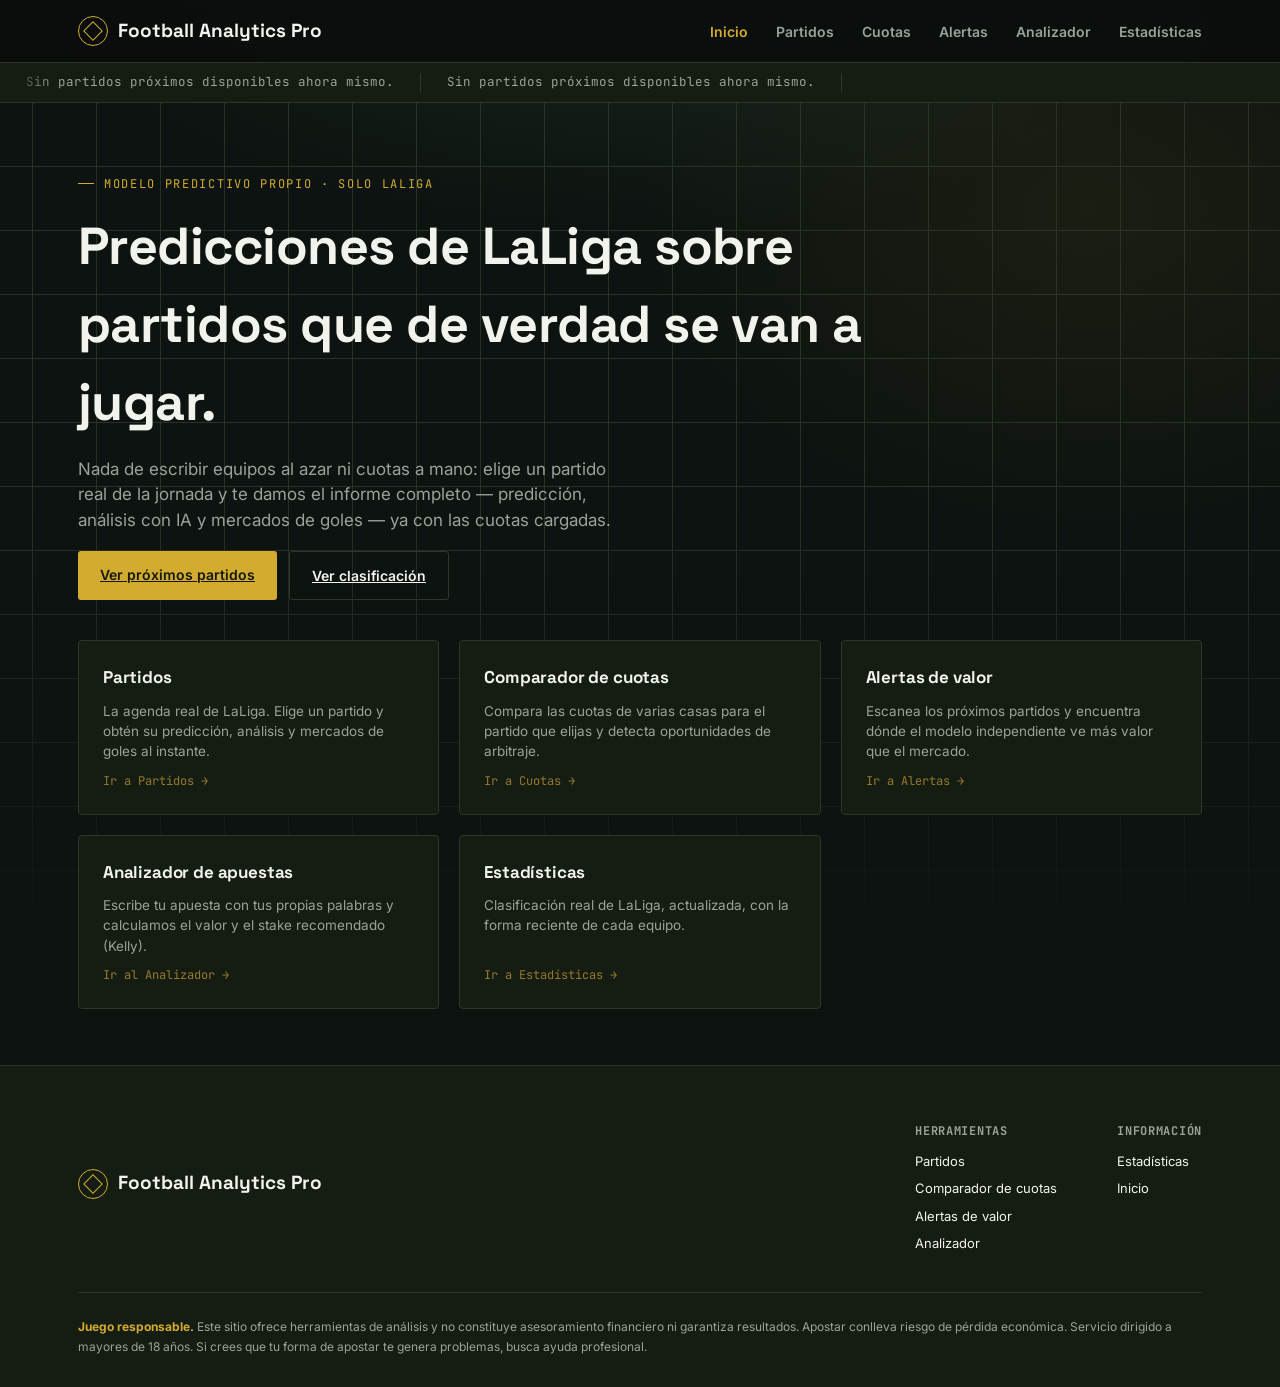
==== index.html @ 7ebad23a "varios compartimentos" ====
<!DOCTYPE html>
<html lang="es">
<head>
<meta charset="UTF-8">
<meta name="viewport" content="width=device-width, initial-scale=1.0">
<title>Football Analytics Pro — Predicciones de LaLiga</title>
<meta name="description" content="Predicciones de LaLiga con modelo propio, comparador de cuotas y analizador de apuestas de valor, siempre sobre partidos reales.">
<link rel="preconnect" href="https://fonts.googleapis.com">
<link rel="preconnect" href="https://fonts.gstatic.com" crossorigin>
<link href="https://fonts.googleapis.com/css2?family=Space+Grotesk:wght@500;600;700&family=Inter:wght@400;500;600;700&family=JetBrains+Mono:wght@400;500;600;700&display=swap" rel="stylesheet">
<link rel="stylesheet" href="styles.css">
</head>
<body>

<header>
  <div class="header-inner">
    <a class="logo" href="index.html"><span class="mark"></span> Football Analytics Pro</a>
    <nav>
      <a href="index.html" class="active">Inicio</a>
      <a href="partidos.html">Partidos</a>
      <a href="cuotas.html">Cuotas</a>
      <a href="alertas.html">Alertas</a>
      <a href="analizador.html">Analizador</a>
      <a href="estadisticas.html">Estadísticas</a>
    </nav>
  </div>
</header>

<div class="ticker-outer">
  <div class="ticker-track" id="tickerTrack"><span>Cargando próximos partidos de LaLiga…</span></div>
</div>

<section class="hero">
  <div class="hero-inner">
    <div class="eyebrow">Modelo predictivo propio · Solo LaLiga</div>
    <h1>Predicciones de LaLiga sobre partidos que de verdad se van a jugar.</h1>
    <p class="lead">Nada de escribir equipos al azar ni cuotas a mano: elige un partido real de la jornada y te damos el informe completo — predicción, análisis con IA y mercados de goles — ya con las cuotas cargadas.</p>
    <div class="predict-actions">
      <a class="btn" href="partidos.html">Ver próximos partidos</a>
      <a class="btn secondary" href="estadisticas.html">Ver clasificación</a>
    </div>

    <div class="featured-match" id="featuredMatch" style="display:none">
      <div class="eyebrow">Próximo partido</div>
      <div class="teams" id="featuredTeams"></div>
      <div class="meta" id="featuredMeta"></div>
      <div class="predict-actions">
        <a class="btn secondary" href="#" id="featuredLink">Ver informe completo →</a>
      </div>
    </div>

    <div class="home-grid">
      <a class="home-card" href="partidos.html">
        <h3>Partidos</h3>
        <p>La agenda real de LaLiga. Elige un partido y obtén su predicción, análisis y mercados de goles al instante.</p>
        <span class="go">Ir a Partidos →</span>
      </a>
      <a class="home-card" href="cuotas.html">
        <h3>Comparador de cuotas</h3>
        <p>Compara las cuotas de varias casas para el partido que elijas y detecta oportunidades de arbitraje.</p>
        <span class="go">Ir a Cuotas →</span>
      </a>
      <a class="home-card" href="alertas.html">
        <h3>Alertas de valor</h3>
        <p>Escanea los próximos partidos y encuentra dónde el modelo independiente ve más valor que el mercado.</p>
        <span class="go">Ir a Alertas →</span>
      </a>
      <a class="home-card" href="analizador.html">
        <h3>Analizador de apuestas</h3>
        <p>Escribe tu apuesta con tus propias palabras y calculamos el valor y el stake recomendado (Kelly).</p>
        <span class="go">Ir al Analizador →</span>
      </a>
      <a class="home-card" href="estadisticas.html">
        <h3>Estadísticas</h3>
        <p>Clasificación real de LaLiga, actualizada, con la forma reciente de cada equipo.</p>
        <span class="go">Ir a Estadísticas →</span>
      </a>
    </div>
  </div>
</section>

<footer>
  <div class="wrap">
    <div class="footer-grid">
      <div class="logo"><span class="mark"></span> Football Analytics Pro</div>
      <div class="footer-cols">
        <div class="footer-col">
          <h4>Herramientas</h4>
          <a href="partidos.html">Partidos</a>
          <a href="cuotas.html">Comparador de cuotas</a>
          <a href="alertas.html">Alertas de valor</a>
          <a href="analizador.html">Analizador</a>
        </div>
        <div class="footer-col">
          <h4>Información</h4>
          <a href="estadisticas.html">Estadísticas</a>
          <a href="index.html">Inicio</a>
        </div>
      </div>
    </div>
    <div class="responsible">
      <b>Juego responsable.</b> Este sitio ofrece herramientas de análisis y no constituye asesoramiento financiero ni garantiza resultados. Apostar conlleva riesgo de pérdida económica. Servicio dirigido a mayores de 18 años. Si crees que tu forma de apostar te genera problemas, busca ayuda profesional.
    </div>
  </div>
</footer>

<script src="common.js"></script>
<script>
function renderTicker(){
  const track = document.getElementById("tickerTrack");
  if(!track) return;
  const items = DEMO_FIXTURES.length > 0
    ? DEMO_FIXTURES.map(f => `<b>${f.home}</b> vs ${f.away} — ${f.comp} · ${f.time}`)
    : [`Sin partidos próximos disponibles ahora mismo.`];
  const html = items.map(i => `<span>${i}</span>`).join("");
  track.innerHTML = html + html;
}

function renderFeaturedMatch(){
  const first = DEMO_FIXTURES[0];
  const box = document.getElementById("featuredMatch");
  if(!first){ box.style.display = "none"; return; }
  box.style.display = "block";
  document.getElementById("featuredTeams").textContent = `${first.home} — ${first.away}`;
  document.getElementById("featuredMeta").textContent = `${first.comp} · ${first.time}`;
  document.getElementById("featuredLink").href =
    `partidos.html?home=${encodeURIComponent(first.home)}&away=${encodeURIComponent(first.away)}`;
}

loadRealFixtures(LEAGUE_ID, SEASON).then(() => {
  renderTicker();
  renderFeaturedMatch();
});
</script>
</body>
</html>
---- styles.css ----
/* Estilos compartidos por todas las páginas de Football Analytics Pro.
   Un solo archivo para no repetir ~500 líneas de CSS en cada página —
   cada .html solo enlaza esto con <link rel="stylesheet" href="styles.css">,
   sin build step, igual de simple que antes. */

:root{
  --bg:            #0d1310;
  --surface:       #151d13;
  --surface-alt:   #1d271a;
  --line:          #2c3728;
  --gold:          #d3ab2e;
  --gold-dim:      #96792a;
  --pitch:         #4a7c59;
  --pitch-bright:  #7fc292;
  --text:          #f2f3ed;
  --text-muted:    #9aa398;
  --danger:        #d16657;
  --success:       #5cae7c;

  --font-display: 'Space Grotesk', sans-serif;
  --font-body: 'Inter', sans-serif;
  --font-mono: 'JetBrains Mono', monospace;
}

*{ box-sizing:border-box; }
html{ scroll-behavior:smooth; }

body{
  margin:0;
  background:
    radial-gradient(ellipse 1100px 600px at 50% -10%, rgba(127,194,146,0.14), transparent 62%),
    radial-gradient(ellipse 700px 500px at 85% 15%, rgba(211,171,46,0.07), transparent 65%),
    var(--bg);
  color:var(--text);
  font-family:var(--font-body);
  line-height:1.5;
}

a{ color:inherit; }

h1,h2,h3{
  font-family:var(--font-display);
  margin:0;
  letter-spacing:-0.01em;
}

.mono{ font-family:var(--font-mono); }

.eyebrow{
  font-family:var(--font-mono);
  text-transform:uppercase;
  letter-spacing:0.14em;
  font-size:12px;
  color:var(--gold);
  display:flex;
  align-items:center;
  gap:10px;
}
.eyebrow::before{
  content:"";
  width:16px; height:1px;
  background:var(--gold);
  display:inline-block;
}

.wrap{
  max-width:1180px;
  margin:0 auto;
  padding:0 28px;
}

/* ---------- header / navegación compartida ---------- */
header{
  position:sticky; top:0; z-index:50;
  background:rgba(10,14,12,0.92);
  backdrop-filter:blur(8px);
  border-bottom:1px solid var(--line);
}
.header-inner{
  max-width:1180px; margin:0 auto; padding:16px 28px;
  display:flex; align-items:center; justify-content:space-between;
  gap:20px;
}
@media (max-width:820px){
  .header-inner{ flex-wrap:wrap; }
}
.logo{
  display:flex; align-items:center; gap:10px;
  font-family:var(--font-display); font-weight:700; font-size:19px;
  text-decoration:none;
}
.logo .mark{
  width:30px; height:30px; border-radius:50%;
  border:1.5px solid var(--gold);
  display:flex; align-items:center; justify-content:center;
  position:relative;
}
.logo .mark::before{
  content:"";
  width:12px; height:12px;
  border:1px solid var(--gold);
  transform:rotate(45deg);
}
nav{ display:flex; gap:28px; }
nav a{
  text-decoration:none;
  font-size:14px; font-weight:600;
  color:var(--text-muted);
  transition:color .15s ease;
}
nav a:hover, nav a:focus-visible{ color:var(--text); }
nav a:focus-visible{ outline:2px solid var(--gold); outline-offset:4px; }
nav a.active{ color:var(--gold); }
nav a{ white-space:nowrap; }

/* En pantallas estrechas la navegación no desaparece (con varias
   páginas ya no es un simple ancla a una sección: es la única forma
   de moverse entre ellas) — pasa a una tira horizontal deslizable. */
@media (max-width:820px){
  nav{
    width:100%; order:3;
    overflow-x:auto; gap:20px;
    padding-top:12px; margin-top:4px;
    border-top:1px solid var(--line);
    -webkit-overflow-scrolling:touch;
  }
}

/* ---------- ticker (signature element) ---------- */
.ticker-outer{
  background:var(--surface);
  border-bottom:1px solid var(--line);
  overflow:hidden;
  white-space:nowrap;
  position:relative;
}
.ticker-outer::before, .ticker-outer::after{
  content:"";
  position:absolute; top:0; bottom:0; width:60px; z-index:2;
}
.ticker-outer::before{ left:0; background:linear-gradient(90deg, var(--surface), transparent); }
.ticker-outer::after{ right:0; background:linear-gradient(270deg, var(--surface), transparent); }
.ticker-track{
  display:inline-flex;
  animation:scrollTicker 38s linear infinite;
  padding:10px 0;
}
.ticker-track span{
  font-family:var(--font-mono);
  font-size:12.5px;
  color:var(--text-muted);
  padding:0 26px;
  border-right:1px solid var(--line);
}
.ticker-track span b{ color:var(--gold); font-weight:600; }
.ticker-track span .up{ color:var(--success); }
.ticker-track span .down{ color:var(--danger); }
@keyframes scrollTicker{
  from{ transform:translateX(0); }
  to{ transform:translateX(-50%); }
}
@media (prefers-reduced-motion: reduce){
  .ticker-track{ animation:none; }
}

/* ---------- hero ---------- */
.hero{
  position:relative;
  padding:72px 0 56px;
  overflow:hidden;
}
.hero::before{
  content:"";
  position:absolute;
  inset:0;
  background-image:
    linear-gradient(var(--line) 1px, transparent 1px),
    linear-gradient(90deg, var(--line) 1px, transparent 1px);
  background-size:64px 64px;
  background-position:center -1px;
  -webkit-mask-image:linear-gradient(to bottom, black 0%, black 40%, transparent 88%);
  mask-image:linear-gradient(to bottom, black 0%, black 40%, transparent 88%);
  opacity:0.9;
  pointer-events:none;
}
.hero-inner{ position:relative; z-index:1; max-width:1180px; margin:0 auto; padding:0 28px; }
.hero h1{
  font-size:clamp(32px, 5vw, 52px);
  font-weight:700;
  max-width:820px;
  margin-top:14px;
}
.hero p.lead{
  color:var(--text-muted);
  font-size:17px;
  max-width:560px;
  margin-top:16px;
}

/* ---------- cabecera de página interior (Partidos, Cuotas...) ---------- */
.page-header{
  padding:44px 0 8px;
}
.page-header h1{
  font-size:clamp(26px, 4vw, 38px);
  margin-top:12px;
}
.page-header p.lead{
  color:var(--text-muted);
  font-size:15.5px;
  max-width:640px;
  margin-top:12px;
}
.back-link{
  display:inline-flex; align-items:center; gap:6px;
  font-family:var(--font-mono); font-size:12.5px; color:var(--text-muted);
  text-decoration:none; margin-bottom:18px;
}
.back-link:hover{ color:var(--gold); }

.predictor{
  margin-top:40px;
  background:var(--surface);
  border:1px solid var(--line);
  border-radius:4px;
  padding:28px;
  max-width:760px;
}
.predictor-head{
  display:flex; justify-content:space-between; align-items:baseline;
  flex-wrap:wrap; gap:10px; margin-bottom:20px;
}
.predictor-head h3{ font-size:17px; }
.badge-demo{
  font-family:var(--font-mono); font-size:11px;
  color:var(--gold); border:1px solid var(--gold-dim);
  padding:3px 8px; border-radius:20px; white-space:nowrap;
}

.match-row{
  display:grid;
  grid-template-columns:1fr auto 1fr;
  gap:14px; align-items:center;
}
@media (max-width:560px){ .match-row{ grid-template-columns:1fr; } }

.field label{
  display:block; font-size:12px; color:var(--text-muted);
  margin-bottom:6px; font-family:var(--font-mono); text-transform:uppercase; letter-spacing:.06em;
}
input, select, textarea{
  width:100%;
  background:var(--surface-alt);
  border:1px solid var(--line);
  color:var(--text);
  padding:12px 14px;
  border-radius:3px;
  font-family:var(--font-body);
  font-size:14px;
}
textarea{ resize:vertical; }
input:focus-visible, select:focus-visible, button:focus-visible{
  outline:2px solid var(--gold); outline-offset:2px;
}
.vs-mark{
  font-family:var(--font-mono); color:var(--gold-dim);
  font-size:13px; text-align:center; padding-top:18px;
}

.btn{
  font-family:var(--font-body); font-weight:600; font-size:14px;
  background:var(--gold); color:#14180c;
  border:none; padding:13px 22px; border-radius:3px;
  cursor:pointer; transition:background .15s ease, transform .1s ease;
}
.btn:hover{ background:#dbb539; }
.btn:active{ transform:translateY(1px); }
.btn.secondary{
  background:transparent; color:var(--text); border:1px solid var(--line);
}
.btn.secondary:hover{ border-color:var(--gold-dim); }
.btn:disabled{ opacity:.55; cursor:default; }

.predict-actions{ margin-top:18px; display:flex; gap:12px; flex-wrap:wrap; }

.odds-row{
  display:grid;
  grid-template-columns:1fr 1fr 1fr 1fr;
  gap:10px; margin-top:14px;
}
.odds-row .field label{ font-size:11px; }
@media (max-width:560px){ .odds-row{ grid-template-columns:1fr 1fr; } }
.odds-hint{ font-size:12px; color:var(--text-muted); margin-top:8px; }
.advanced-markets{ margin-top:14px; border:1px solid var(--line); border-radius:3px; padding:12px 14px; }
.advanced-markets summary{ cursor:pointer; font-family:var(--font-mono); font-size:12px; text-transform:uppercase; letter-spacing:.06em; color:var(--gold-dim); }
.advanced-markets[open] summary{ margin-bottom:4px; }
.goal-markets-row{ display:grid; grid-template-columns:repeat(auto-fit, minmax(160px,1fr)); gap:12px; margin-top:12px; }
.goal-markets-row .xg-item{ background:var(--surface-alt); border:1px solid var(--line); border-radius:3px; padding:10px 12px; font-family:var(--font-mono); font-size:12px; color:var(--text-muted); }
.goal-markets-row .xg-item b{ display:block; font-family:var(--font-body); font-size:16px; color:var(--text); margin-top:4px; }
.predict-status{
  font-size:12px; margin-top:12px; font-family:var(--font-mono);
  min-height:16px;
}
.predict-status.ok{ color:var(--success); }
.predict-status.err{ color:var(--danger); }
.odds-source-tag{
  display:inline-block; font-family:var(--font-mono); font-size:11px;
  padding:2px 8px; border-radius:20px; margin-top:8px;
}
.odds-source-tag.live{ color:var(--success); border:1px solid var(--success); }
.odds-source-tag.demo{ color:var(--danger); border:1px solid var(--danger); }
.model-toggle{ display:flex; gap:8px; margin-top:14px; flex-wrap:wrap; }
.model-toggle-btn{
  font-family:var(--font-mono); font-size:11px; padding:7px 12px;
  border-radius:20px; border:1px solid var(--line); background:transparent;
  color:var(--text-muted); cursor:pointer;
}
.model-toggle-btn.active{ border-color:var(--gold); color:var(--gold); }
.model-toggle-hint{ font-size:12px; color:var(--text-muted); margin-top:8px; }

.result-panel{
  margin-top:22px; padding-top:22px; border-top:1px dashed var(--line);
  display:none;
}
.result-panel.visible{ display:block; }
.result-headline{ font-family:var(--font-display); font-size:19px; margin-bottom:16px; }
.prob-bars{ display:flex; flex-direction:column; gap:10px; }
.prob-row{ display:grid; grid-template-columns:110px 1fr 52px; gap:12px; align-items:center; }
.prob-row .label{ font-size:13px; color:var(--text-muted); }
.prob-track{ height:8px; background:var(--surface-alt); border-radius:20px; overflow:hidden; }
.prob-fill{ height:100%; background:linear-gradient(90deg, var(--gold-dim), var(--gold)); border-radius:20px; transition:width .5s ease; }
.prob-value{ font-family:var(--font-mono); font-size:13px; text-align:right; }
.xg-row{ display:flex; gap:28px; margin-top:18px; flex-wrap:wrap; }
.xg-item{ font-family:var(--font-mono); font-size:13px; color:var(--text-muted); }
.xg-item b{ display:block; font-size:22px; color:var(--text); font-family:var(--font-display); }

.ai-analysis{
  margin-top:18px; padding:16px 18px;
  background:var(--surface-alt); border:1px solid var(--line); border-radius:3px;
  font-size:13.5px; color:var(--text-muted); display:none;
}
.ai-analysis.visible{ display:block; }
.ai-analysis .ai-label{
  font-family:var(--font-mono); font-size:11px; text-transform:uppercase;
  letter-spacing:.06em; color:var(--gold); margin-bottom:8px; display:block;
}

/* ---------- generic section ---------- */
.section{ padding:64px 0; border-top:1px solid var(--line); }
.section:first-of-type{ border-top:none; }
.section-head{ margin-bottom:34px; max-width:640px; }
.section-head h2{ font-size:clamp(24px,3vw,32px); margin-top:12px; }
.section-head p{ color:var(--text-muted); margin-top:10px; font-size:15px; }

/* ---------- odds comparator ---------- */
.odds-table-wrap{
  background:var(--surface);
  border:1px solid var(--line);
  border-radius:4px;
  overflow-x:auto;
}
table{ width:100%; border-collapse:collapse; min-width:620px; }
thead th{
  text-align:left; font-family:var(--font-mono); font-size:11.5px;
  text-transform:uppercase; letter-spacing:.06em; color:var(--text-muted);
  padding:14px 18px; border-bottom:1px solid var(--line);
  white-space:nowrap;
}
tbody td{
  padding:14px 18px; font-size:14px; border-bottom:1px solid var(--line);
  font-family:var(--font-mono);
}
tbody tr:last-child td{ border-bottom:none; }
tbody td.bookie{ font-family:var(--font-body); font-weight:600; }
td.best{ color:var(--success); position:relative; }
td.best::after{ content:"▲"; font-size:9px; margin-left:6px; }

.arb-banner{
  margin-top:16px; padding:14px 18px; border-radius:4px;
  font-family:var(--font-mono); font-size:13px;
  border:1px solid var(--line); background:var(--surface-alt);
}
.arb-banner.active{ border-color:var(--success); color:var(--success); }
.arb-banner.inactive{ color:var(--text-muted); }

/* ---------- filtros ---------- */
.filters-bar{
  display:flex; flex-wrap:wrap; gap:12px; align-items:center;
  margin-bottom:20px;
}
.filters-bar .field{ min-width:170px; }
.filters-bar .field label{ margin-bottom:6px; }
.chip-group{ display:flex; flex-wrap:wrap; gap:8px; }
.chip{
  display:inline-flex; align-items:center; gap:7px;
  background:var(--surface-alt); border:1px solid var(--line);
  padding:8px 13px; border-radius:20px;
  font-family:var(--font-mono); font-size:12.5px; color:var(--text-muted);
  cursor:pointer; user-select:none; transition:border-color .15s ease, color .15s ease;
}
.chip input{ display:none; }
.chip .dot{ width:7px; height:7px; border-radius:50%; background:var(--line); transition:background .15s ease; }
.chip.active{ color:var(--text); border-color:var(--gold-dim); }
.chip.active .dot{ background:var(--gold); }

/* ---------- gráfico de cuotas ---------- */
.chart-panel{
  margin-top:18px;
  background:var(--surface); border:1px solid var(--line); border-radius:4px;
  padding:22px;
}
.chart-head{
  display:flex; justify-content:space-between; align-items:baseline;
  flex-wrap:wrap; gap:10px; margin-bottom:16px;
}
.chart-head h3{ font-size:15px; }
.chart-legend{ display:flex; gap:16px; }
.legend-item{ display:flex; align-items:center; gap:7px; font-family:var(--font-mono); font-size:12px; color:var(--text-muted); }
.legend-item .dot{ width:8px; height:8px; border-radius:50%; }
.chart-svg-wrap{ width:100%; overflow-x:auto; }
.chart-svg-wrap svg{ display:block; width:100%; height:auto; min-width:520px; }
.chart-axis-label{ font-family:var(--font-mono); font-size:10px; fill:var(--text-muted); }

/* ---------- alertas de valor ---------- */
.threshold-row{
  display:flex; align-items:center; gap:16px; flex-wrap:wrap;
  background:var(--surface); border:1px solid var(--line); border-radius:4px;
  padding:18px 22px; margin-bottom:22px;
}
.threshold-row label{
  font-family:var(--font-mono); font-size:12px; text-transform:uppercase;
  letter-spacing:.06em; color:var(--text-muted); white-space:nowrap;
}
.threshold-row input[type="range"]{
  flex:1; min-width:160px; accent-color:var(--gold);
  background:transparent; padding:0;
}
.threshold-value{
  font-family:var(--font-mono); font-weight:600; color:var(--gold);
  min-width:48px; text-align:right;
}
.alerts-count{ font-family:var(--font-mono); font-size:12px; color:var(--text-muted); }

.alert-card{
  display:grid;
  grid-template-columns:1fr auto auto auto auto;
  align-items:center; gap:18px;
  padding:16px 20px; background:var(--surface); border:1px solid var(--line);
  border-left:3px solid var(--success);
  border-radius:4px; margin-bottom:10px;
}
@media (max-width:820px){
  .alert-card{ grid-template-columns:1fr 1fr; row-gap:10px; }
}
.alert-match{ font-weight:600; font-size:14px; }
.alert-match span{ display:block; font-family:var(--font-mono); font-size:11.5px; color:var(--text-muted); font-weight:400; margin-top:2px; }
.alert-metric{ text-align:right; }
.alert-metric .k{ font-family:var(--font-mono); font-size:10.5px; text-transform:uppercase; color:var(--text-muted); letter-spacing:.05em; }
.alert-metric .v{ font-family:var(--font-mono); font-size:15px; font-weight:600; }
.alert-metric .v.pos{ color:var(--success); }
.alerts-empty{
  padding:24px; text-align:center; color:var(--text-muted); font-size:13px;
  border:1px dashed var(--line); border-radius:4px;
}

/* ---------- analyzer ---------- */
.analyzer-grid{
  display:grid; grid-template-columns:1fr 1fr; gap:24px;
}
@media (max-width:760px){ .analyzer-grid{ grid-template-columns:1fr; } }
.panel{
  background:var(--surface); border:1px solid var(--line); border-radius:4px; padding:26px;
}
.panel h3{ font-size:16px; margin-bottom:18px; }
.field-grid{ display:grid; grid-template-columns:1fr 1fr; gap:14px; }
.field-grid .field.full{ grid-column:1/-1; }

.analyzer-output{ margin-top:20px; display:flex; flex-direction:column; gap:12px; }
.out-row{
  display:flex; justify-content:space-between; align-items:center;
  padding:12px 14px; background:var(--surface-alt); border-radius:3px;
  font-size:13px;
}
.out-row .val{ font-family:var(--font-mono); font-weight:600; font-size:14px; }
.out-row.highlight{ border:1px solid var(--gold-dim); }
.out-row .val.pos{ color:var(--success); }
.out-row .val.neg{ color:var(--danger); }

/* ---------- stats ---------- */
.stats-grid{ display:grid; grid-template-columns:repeat(3,1fr); gap:20px; }
@media (max-width:820px){ .stats-grid{ grid-template-columns:1fr 1fr; } }
@media (max-width:560px){ .stats-grid{ grid-template-columns:1fr; } }
.stat-card{
  background:var(--surface); border:1px solid var(--line); border-radius:4px; padding:22px;
}
.stat-card .eyebrow{ margin-bottom:10px; }
.stat-card h3{ font-size:17px; margin-bottom:14px; }
.stat-line{
  display:flex; justify-content:space-between; font-size:13px;
  padding:8px 0; border-bottom:1px solid var(--line); color:var(--text-muted);
}
.stat-line:last-child{ border-bottom:none; }
.stat-line b{ color:var(--text); font-family:var(--font-mono); font-weight:600; }

/* ---------- fixtures / partidos ---------- */
.fixture{
  display:grid; grid-template-columns:100px 1fr 160px;
  align-items:center; gap:18px;
  padding:18px; background:var(--surface); border:1px solid var(--line);
  border-radius:4px; margin-bottom:12px;
  cursor:pointer; transition:border-color .15s ease;
}
.fixture:hover, .fixture:focus-visible{ border-color:var(--gold-dim); }
.fixture.active{ border-color:var(--gold); }
@media (max-width:640px){ .fixture{ grid-template-columns:1fr; text-align:left; } }
.fixture .time{ font-family:var(--font-mono); font-size:12px; color:var(--text-muted); }
.fixture .teams{ font-weight:600; font-size:15px; }
.fixture .teams span{ color:var(--text-muted); font-weight:400; font-size:12px; display:block; margin-top:2px; font-family:var(--font-mono); }
.fixture .cta{ font-family:var(--font-mono); font-size:12px; color:var(--gold-dim); text-align:right; }
@media (max-width:640px){ .fixture .cta{ text-align:left; margin-top:6px; } }
.mini-bar{ display:flex; height:6px; border-radius:20px; overflow:hidden; }
.mini-bar div:nth-child(1){ background:var(--gold); }
.mini-bar div:nth-child(2){ background:var(--line); }
.mini-bar div:nth-child(3){ background:var(--pitch); }
.fixture .pct{ font-family:var(--font-mono); font-size:11px; color:var(--text-muted); margin-top:6px; display:flex; justify-content:space-between; }

/* Panel de informe de partido (Partidos → clic en un partido) */
.match-detail{
  background:var(--surface); border:1px solid var(--gold-dim); border-radius:4px;
  padding:28px; margin-bottom:28px; display:none;
  scroll-margin-top:90px;
}
.match-detail.visible{ display:block; }
.match-detail-head{
  display:flex; justify-content:space-between; align-items:baseline; flex-wrap:wrap; gap:10px;
  margin-bottom:6px;
}
.match-detail-head h3{ font-size:20px; }
.match-detail-close{
  background:transparent; border:1px solid var(--line); color:var(--text-muted);
  border-radius:3px; padding:6px 10px; cursor:pointer; font-family:var(--font-mono); font-size:12px;
}
.match-detail-close:hover{ border-color:var(--gold-dim); color:var(--text); }

/* ---------- tarjetas de inicio ---------- */
.home-grid{ display:grid; grid-template-columns:repeat(3,1fr); gap:20px; margin-top:40px; }
@media (max-width:900px){ .home-grid{ grid-template-columns:1fr 1fr; } }
@media (max-width:560px){ .home-grid{ grid-template-columns:1fr; } }
.home-card{
  background:var(--surface); border:1px solid var(--line); border-radius:4px;
  padding:24px; text-decoration:none; color:var(--text);
  display:flex; flex-direction:column; gap:10px;
  transition:border-color .15s ease;
}
.home-card:hover{ border-color:var(--gold-dim); }
.home-card h3{ font-size:17px; }
.home-card p{ color:var(--text-muted); font-size:13.5px; margin:0; }
.home-card .go{ margin-top:auto; font-family:var(--font-mono); font-size:12px; color:var(--gold-dim); }

.featured-match{
  margin-top:40px; background:var(--surface); border:1px solid var(--line); border-radius:4px;
  padding:26px; max-width:640px;
}
.featured-match .teams{ font-family:var(--font-display); font-size:22px; margin-top:8px; }
.featured-match .meta{ font-family:var(--font-mono); font-size:12.5px; color:var(--text-muted); margin-top:4px; }

/* ---------- footer ---------- */
footer{
  border-top:1px solid var(--line);
  padding:40px 0 30px;
  background:var(--surface);
}
.footer-grid{ display:flex; justify-content:space-between; gap:30px; flex-wrap:wrap; }
.footer-cols{ display:flex; gap:60px; flex-wrap:wrap; }
.footer-col h4{ font-family:var(--font-mono); font-size:12px; text-transform:uppercase; letter-spacing:.06em; color:var(--text-muted); margin-bottom:12px; }
.footer-col a{ display:block; font-size:13px; text-decoration:none; color:var(--text); margin-bottom:8px; }
.footer-col a:hover{ color:var(--gold); }
.responsible{
  margin-top:30px; padding-top:24px; border-top:1px solid var(--line);
  font-size:12px; color:var(--text-muted); line-height:1.7;
}
.responsible b{ color:var(--gold); }
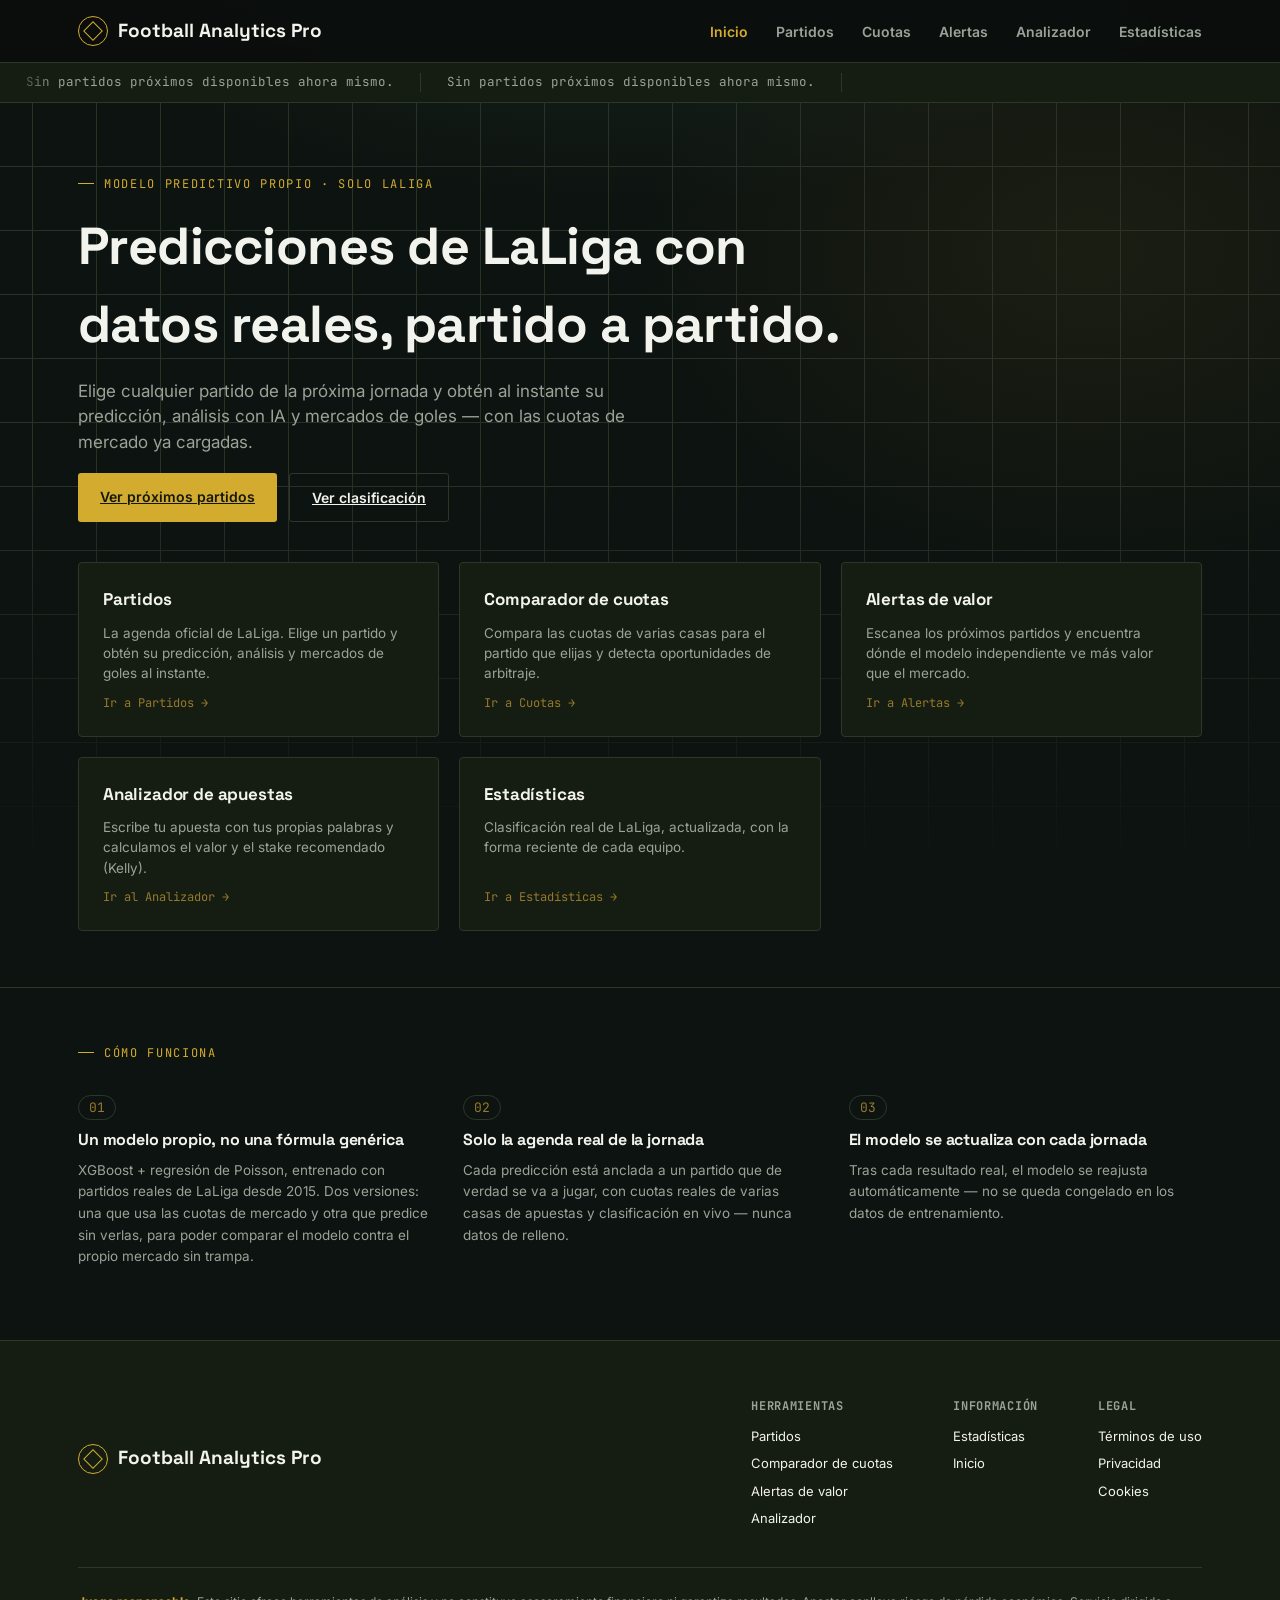
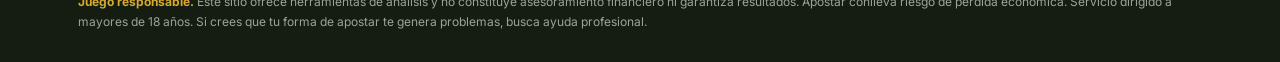
==== commit 154709f8: "revision para venta" ====
--- a/index.html
+++ b/index.html
@@ -4,7 +4,22 @@
 <meta charset="UTF-8">
 <meta name="viewport" content="width=device-width, initial-scale=1.0">
 <title>Football Analytics Pro — Predicciones de LaLiga</title>
-<meta name="description" content="Predicciones de LaLiga con modelo propio, comparador de cuotas y analizador de apuestas de valor, siempre sobre partidos reales.">
+<meta name="description" content="Predicciones de LaLiga con modelo propio, comparador de cuotas y analizador de apuestas de valor sobre la agenda real de cada jornada.">
+<link rel="icon" type="image/svg+xml" href="favicon.svg">
+<link rel="canonical" href="https://football-ai-web-self.vercel.app/">
+<meta property="og:type" content="website">
+<meta property="og:site_name" content="Football Analytics Pro">
+<meta property="og:locale" content="es_ES">
+<meta property="og:title" content="Football Analytics Pro — Predicciones de LaLiga">
+<meta property="og:description" content="Predicciones de LaLiga con modelo propio, comparador de cuotas y analizador de apuestas de valor sobre la agenda real de cada jornada.">
+<meta property="og:url" content="https://football-ai-web-self.vercel.app/">
+<meta property="og:image" content="https://football-ai-web-self.vercel.app/og-image.png">
+<meta property="og:image:width" content="1200">
+<meta property="og:image:height" content="630">
+<meta name="twitter:card" content="summary_large_image">
+<meta name="twitter:title" content="Football Analytics Pro — Predicciones de LaLiga">
+<meta name="twitter:description" content="Predicciones de LaLiga con modelo propio, comparador de cuotas y analizador de apuestas de valor sobre la agenda real de cada jornada.">
+<meta name="twitter:image" content="https://football-ai-web-self.vercel.app/og-image.png">
 <link rel="preconnect" href="https://fonts.googleapis.com">
 <link rel="preconnect" href="https://fonts.gstatic.com" crossorigin>
 <link href="https://fonts.googleapis.com/css2?family=Space+Grotesk:wght@500;600;700&family=Inter:wght@400;500;600;700&family=JetBrains+Mono:wght@400;500;600;700&display=swap" rel="stylesheet">
@@ -33,8 +48,8 @@
 <section class="hero">
   <div class="hero-inner">
     <div class="eyebrow">Modelo predictivo propio · Solo LaLiga</div>
-    <h1>Predicciones de LaLiga sobre partidos que de verdad se van a jugar.</h1>
-    <p class="lead">Nada de escribir equipos al azar ni cuotas a mano: elige un partido real de la jornada y te damos el informe completo — predicción, análisis con IA y mercados de goles — ya con las cuotas cargadas.</p>
+    <h1>Predicciones de LaLiga con datos reales, partido a partido.</h1>
+    <p class="lead">Elige cualquier partido de la próxima jornada y obtén al instante su predicción, análisis con IA y mercados de goles — con las cuotas de mercado ya cargadas.</p>
     <div class="predict-actions">
       <a class="btn" href="partidos.html">Ver próximos partidos</a>
       <a class="btn secondary" href="estadisticas.html">Ver clasificación</a>
@@ -52,7 +67,7 @@
     <div class="home-grid">
       <a class="home-card" href="partidos.html">
         <h3>Partidos</h3>
-        <p>La agenda real de LaLiga. Elige un partido y obtén su predicción, análisis y mercados de goles al instante.</p>
+        <p>La agenda oficial de LaLiga. Elige un partido y obtén su predicción, análisis y mercados de goles al instante.</p>
         <span class="go">Ir a Partidos →</span>
       </a>
       <a class="home-card" href="cuotas.html">
@@ -79,6 +94,29 @@
   </div>
 </section>
 
+<section class="how-it-works">
+  <div class="wrap">
+    <div class="eyebrow">Cómo funciona</div>
+    <div class="how-grid">
+      <div class="how-step">
+        <span class="how-num">01</span>
+        <h3>Un modelo propio, no una fórmula genérica</h3>
+        <p>XGBoost + regresión de Poisson, entrenado con partidos reales de LaLiga desde 2015. Dos versiones: una que usa las cuotas de mercado y otra que predice sin verlas, para poder comparar el modelo contra el propio mercado sin trampa.</p>
+      </div>
+      <div class="how-step">
+        <span class="how-num">02</span>
+        <h3>Solo la agenda real de la jornada</h3>
+        <p>Cada predicción está anclada a un partido que de verdad se va a jugar, con cuotas reales de varias casas de apuestas y clasificación en vivo — nunca datos de relleno.</p>
+      </div>
+      <div class="how-step">
+        <span class="how-num">03</span>
+        <h3>El modelo se actualiza con cada jornada</h3>
+        <p>Tras cada resultado real, el modelo se reajusta automáticamente — no se queda congelado en los datos de entrenamiento.</p>
+      </div>
+    </div>
+  </div>
+</section>
+
 <footer>
   <div class="wrap">
     <div class="footer-grid">
@@ -95,6 +133,12 @@
           <h4>Información</h4>
           <a href="estadisticas.html">Estadísticas</a>
           <a href="index.html">Inicio</a>
+        </div>
+        <div class="footer-col">
+          <h4>Legal</h4>
+          <a href="terminos.html">Términos de uso</a>
+          <a href="privacidad.html">Privacidad</a>
+          <a href="cookies.html">Cookies</a>
         </div>
       </div>
     </div>
--- a/styles.css
+++ b/styles.css
@@ -557,6 +557,17 @@
 .home-card p{ color:var(--text-muted); font-size:13.5px; margin:0; }
 .home-card .go{ margin-top:auto; font-family:var(--font-mono); font-size:12px; color:var(--gold-dim); }
 
+/* ---------- "cómo funciona" (Inicio) ---------- */
+.how-it-works{ padding:56px 0 72px; border-top:1px solid var(--line); }
+.how-grid{ display:grid; grid-template-columns:repeat(3,1fr); gap:32px; margin-top:32px; }
+@media (max-width:820px){ .how-grid{ grid-template-columns:1fr; gap:28px; } }
+.how-step h3{ font-size:16px; margin:10px 0 8px; }
+.how-step p{ color:var(--text-muted); font-size:13.5px; line-height:1.6; margin:0; }
+.how-num{
+  font-family:var(--font-mono); font-size:13px; color:var(--gold-dim);
+  border:1px solid var(--line); border-radius:20px; padding:3px 10px;
+}
+
 .featured-match{
   margin-top:40px; background:var(--surface); border:1px solid var(--line); border-radius:4px;
   padding:26px; max-width:640px;
@@ -575,6 +586,20 @@
 .footer-col h4{ font-family:var(--font-mono); font-size:12px; text-transform:uppercase; letter-spacing:.06em; color:var(--text-muted); margin-bottom:12px; }
 .footer-col a{ display:block; font-size:13px; text-decoration:none; color:var(--text); margin-bottom:8px; }
 .footer-col a:hover{ color:var(--gold); }
+
+/* ---------- páginas legales (Términos, Privacidad, Cookies) ---------- */
+.legal{ max-width:760px; padding-bottom:64px; }
+.legal h2{ font-family:var(--font-display); font-size:19px; margin:36px 0 12px; }
+.legal h2:first-of-type{ margin-top:8px; }
+.legal p{ color:var(--text-muted); font-size:14.5px; line-height:1.7; margin:0 0 14px; }
+.legal ul{ margin:0 0 14px; padding-left:20px; }
+.legal li{ color:var(--text-muted); font-size:14.5px; line-height:1.7; margin-bottom:8px; }
+.legal b{ color:var(--text); }
+.legal code{ font-family:var(--font-mono); background:var(--surface-alt); padding:1px 6px; border-radius:3px; font-size:0.9em; }
+.legal-draft-note{
+  background:var(--surface); border:1px solid var(--line); border-left:3px solid var(--gold-dim);
+  border-radius:4px; padding:14px 16px; font-size:13px !important; margin-bottom:32px !important;
+}
 .responsible{
   margin-top:30px; padding-top:24px; border-top:1px solid var(--line);
   font-size:12px; color:var(--text-muted); line-height:1.7;
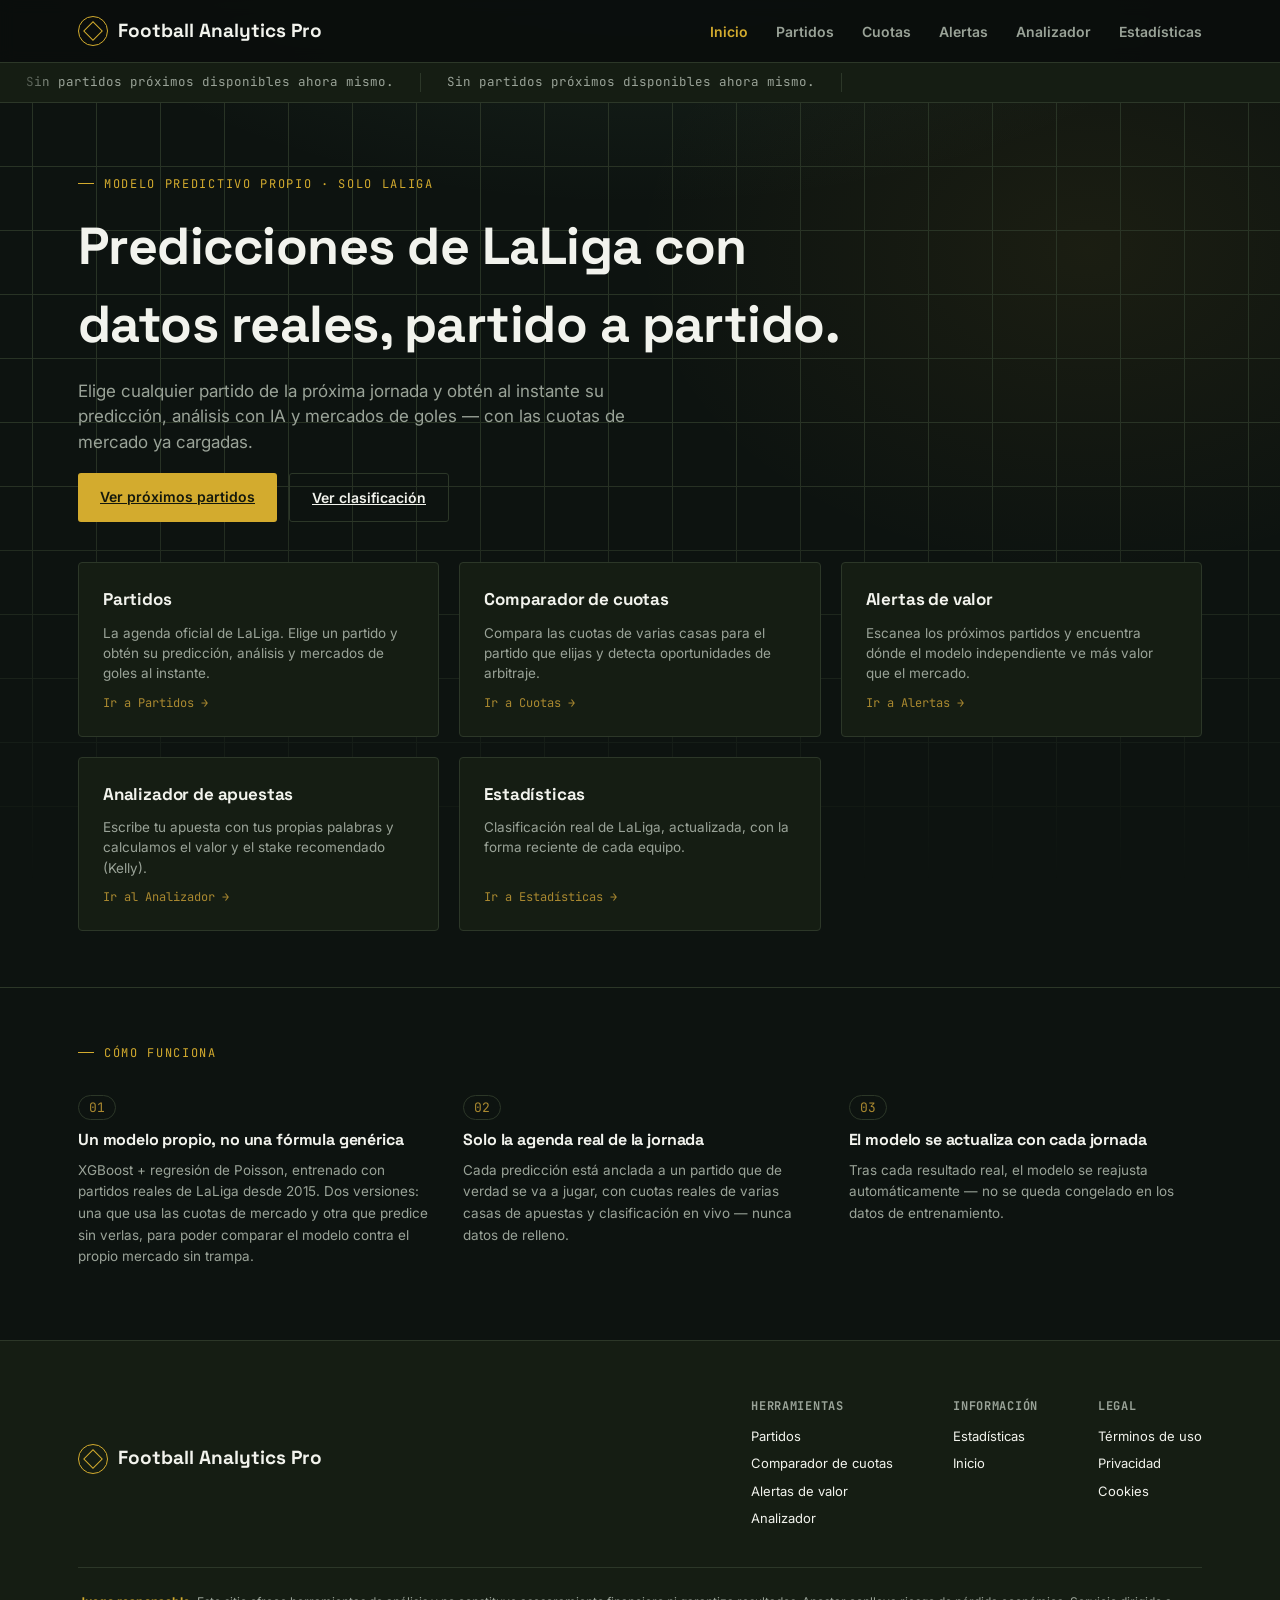
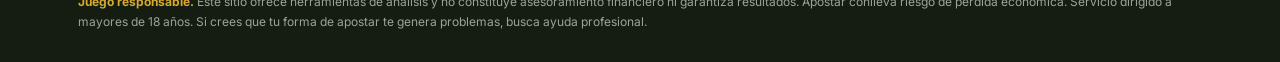
==== commit 0599ba6b: "improve the web" ====
--- a/index.html
+++ b/index.html
@@ -176,5 +176,6 @@
   renderFeaturedMatch();
 });
 </script>
+<script defer src="/_vercel/insights/script.js"></script>
 </body>
 </html>
--- a/styles.css
+++ b/styles.css
@@ -10,6 +10,11 @@
   --line:          #2c3728;
   --gold:          #d3ab2e;
   --gold-dim:      #96792a;
+  /* Igual que --gold-dim pero aclarado para pasar 4.5:1 de contraste (WCAG AA)
+     cuando se usa como texto pequeño (12-13px) sobre --surface/--surface-alt —
+     --gold-dim se queda en 3.7-4.2:1 ahí, insuficiente para texto normal
+     (sí vale para bordes/fondos, donde el umbral AA es 3:1). */
+  --gold-dim-text: #aa8930;
   --pitch:         #4a7c59;
   --pitch-bright:  #7fc292;
   --text:          #f2f3ed;
@@ -263,7 +268,7 @@
   outline:2px solid var(--gold); outline-offset:2px;
 }
 .vs-mark{
-  font-family:var(--font-mono); color:var(--gold-dim);
+  font-family:var(--font-mono); color:var(--gold-dim-text);
   font-size:13px; text-align:center; padding-top:18px;
 }
 
@@ -292,7 +297,7 @@
 @media (max-width:560px){ .odds-row{ grid-template-columns:1fr 1fr; } }
 .odds-hint{ font-size:12px; color:var(--text-muted); margin-top:8px; }
 .advanced-markets{ margin-top:14px; border:1px solid var(--line); border-radius:3px; padding:12px 14px; }
-.advanced-markets summary{ cursor:pointer; font-family:var(--font-mono); font-size:12px; text-transform:uppercase; letter-spacing:.06em; color:var(--gold-dim); }
+.advanced-markets summary{ cursor:pointer; font-family:var(--font-mono); font-size:12px; text-transform:uppercase; letter-spacing:.06em; color:var(--gold-dim-text); }
 .advanced-markets[open] summary{ margin-bottom:4px; }
 .goal-markets-row{ display:grid; grid-template-columns:repeat(auto-fit, minmax(160px,1fr)); gap:12px; margin-top:12px; }
 .goal-markets-row .xg-item{ background:var(--surface-alt); border:1px solid var(--line); border-radius:3px; padding:10px 12px; font-family:var(--font-mono); font-size:12px; color:var(--text-muted); }
@@ -516,7 +521,7 @@
 .fixture .time{ font-family:var(--font-mono); font-size:12px; color:var(--text-muted); }
 .fixture .teams{ font-weight:600; font-size:15px; }
 .fixture .teams span{ color:var(--text-muted); font-weight:400; font-size:12px; display:block; margin-top:2px; font-family:var(--font-mono); }
-.fixture .cta{ font-family:var(--font-mono); font-size:12px; color:var(--gold-dim); text-align:right; }
+.fixture .cta{ font-family:var(--font-mono); font-size:12px; color:var(--gold-dim-text); text-align:right; }
 @media (max-width:640px){ .fixture .cta{ text-align:left; margin-top:6px; } }
 .mini-bar{ display:flex; height:6px; border-radius:20px; overflow:hidden; }
 .mini-bar div:nth-child(1){ background:var(--gold); }
@@ -555,7 +560,7 @@
 .home-card:hover{ border-color:var(--gold-dim); }
 .home-card h3{ font-size:17px; }
 .home-card p{ color:var(--text-muted); font-size:13.5px; margin:0; }
-.home-card .go{ margin-top:auto; font-family:var(--font-mono); font-size:12px; color:var(--gold-dim); }
+.home-card .go{ margin-top:auto; font-family:var(--font-mono); font-size:12px; color:var(--gold-dim-text); }
 
 /* ---------- "cómo funciona" (Inicio) ---------- */
 .how-it-works{ padding:56px 0 72px; border-top:1px solid var(--line); }
@@ -564,7 +569,7 @@
 .how-step h3{ font-size:16px; margin:10px 0 8px; }
 .how-step p{ color:var(--text-muted); font-size:13.5px; line-height:1.6; margin:0; }
 .how-num{
-  font-family:var(--font-mono); font-size:13px; color:var(--gold-dim);
+  font-family:var(--font-mono); font-size:13px; color:var(--gold-dim-text);
   border:1px solid var(--line); border-radius:20px; padding:3px 10px;
 }
 
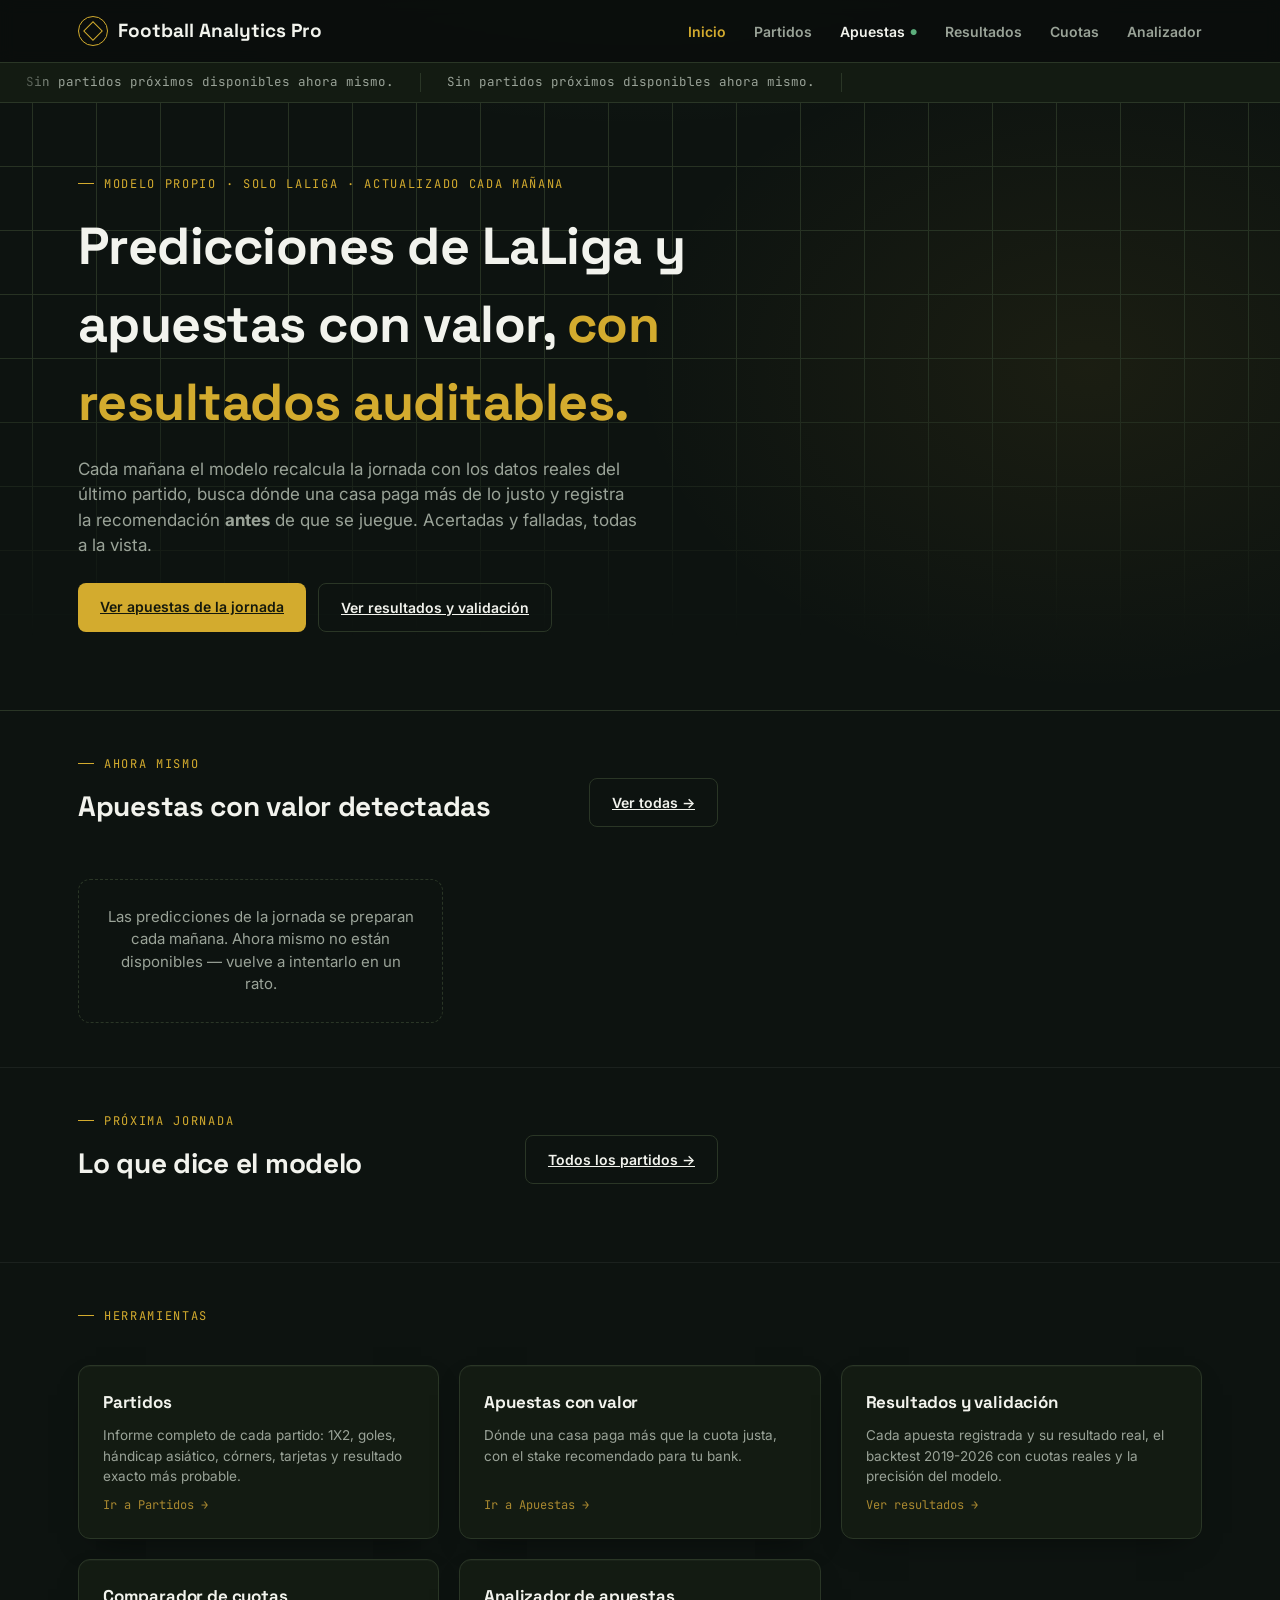
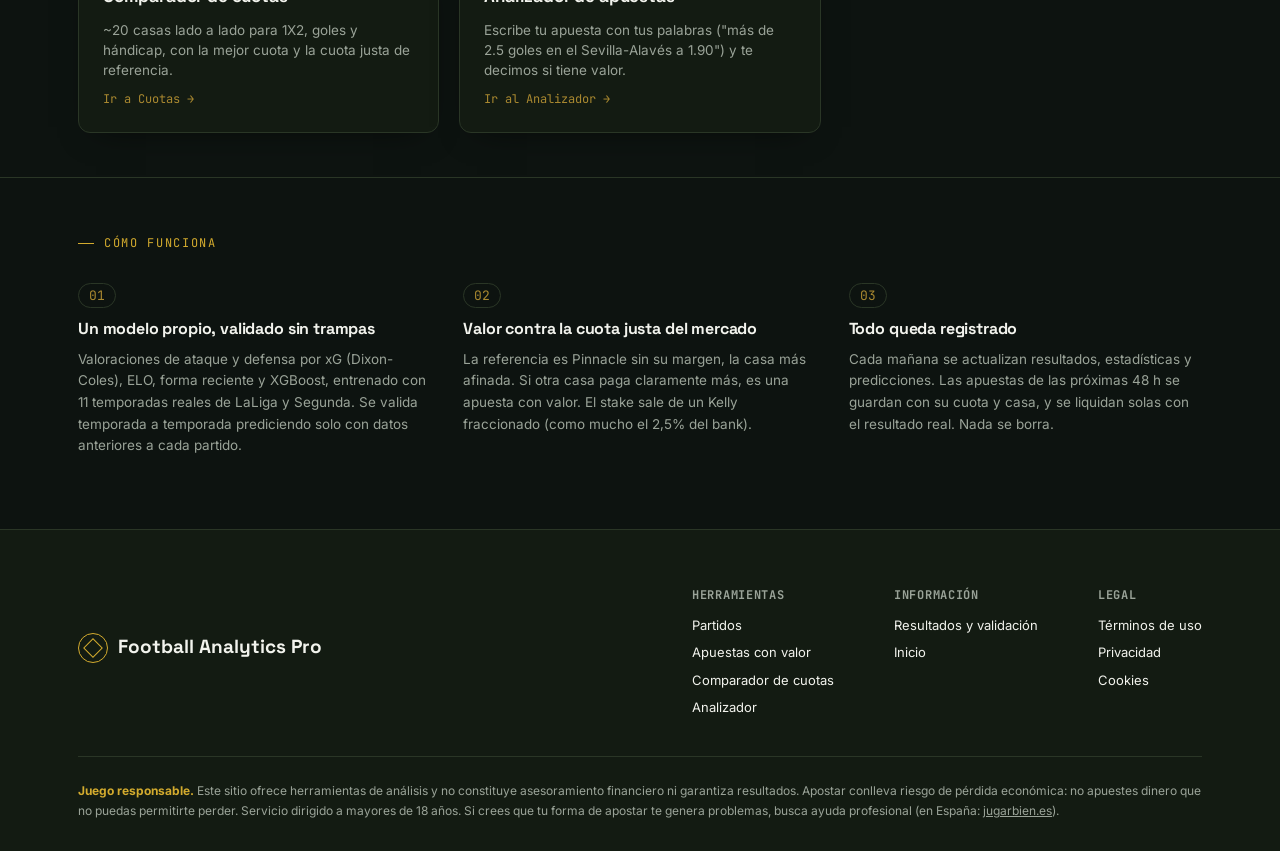
==== commit a37401b0: "gran cambio 3nov" ====
--- a/index.html
+++ b/index.html
@@ -3,22 +3,23 @@
 <head>
 <meta charset="UTF-8">
 <meta name="viewport" content="width=device-width, initial-scale=1.0">
-<title>Football Analytics Pro — Predicciones de LaLiga</title>
-<meta name="description" content="Predicciones de LaLiga con modelo propio, comparador de cuotas y analizador de apuestas de valor sobre la agenda real de cada jornada.">
+<title>Football Analytics Pro — Predicciones y apuestas de valor en LaLiga</title>
+<meta name="description" content="Predicciones de LaLiga con modelo propio, apuestas con valor registradas antes de cada partido y resultados auditables: ROI, aciertos y fallos a la vista.">
+<meta name="theme-color" content="#0d1310">
 <link rel="icon" type="image/svg+xml" href="favicon.svg">
 <link rel="canonical" href="https://football-ai-web-self.vercel.app/">
 <meta property="og:type" content="website">
 <meta property="og:site_name" content="Football Analytics Pro">
 <meta property="og:locale" content="es_ES">
-<meta property="og:title" content="Football Analytics Pro — Predicciones de LaLiga">
-<meta property="og:description" content="Predicciones de LaLiga con modelo propio, comparador de cuotas y analizador de apuestas de valor sobre la agenda real de cada jornada.">
+<meta property="og:title" content="Football Analytics Pro — Predicciones y apuestas de valor en LaLiga">
+<meta property="og:description" content="Predicciones de LaLiga con modelo propio, apuestas con valor registradas antes de cada partido y resultados auditables: ROI, aciertos y fallos a la vista.">
 <meta property="og:url" content="https://football-ai-web-self.vercel.app/">
 <meta property="og:image" content="https://football-ai-web-self.vercel.app/og-image.png">
 <meta property="og:image:width" content="1200">
 <meta property="og:image:height" content="630">
 <meta name="twitter:card" content="summary_large_image">
-<meta name="twitter:title" content="Football Analytics Pro — Predicciones de LaLiga">
-<meta name="twitter:description" content="Predicciones de LaLiga con modelo propio, comparador de cuotas y analizador de apuestas de valor sobre la agenda real de cada jornada.">
+<meta name="twitter:title" content="Football Analytics Pro — Predicciones y apuestas de valor en LaLiga">
+<meta name="twitter:description" content="Predicciones de LaLiga con modelo propio, apuestas con valor registradas antes de cada partido y resultados auditables: ROI, aciertos y fallos a la vista.">
 <meta name="twitter:image" content="https://football-ai-web-self.vercel.app/og-image.png">
 <link rel="preconnect" href="https://fonts.googleapis.com">
 <link rel="preconnect" href="https://fonts.gstatic.com" crossorigin>
@@ -30,65 +31,87 @@
 <header>
   <div class="header-inner">
     <a class="logo" href="index.html"><span class="mark"></span> Football Analytics Pro</a>
-    <nav>
+    <nav aria-label="Principal">
       <a href="index.html" class="active">Inicio</a>
       <a href="partidos.html">Partidos</a>
+      <a href="apuestas.html" class="highlight">Apuestas</a>
+      <a href="estadisticas.html">Resultados</a>
       <a href="cuotas.html">Cuotas</a>
-      <a href="alertas.html">Alertas</a>
       <a href="analizador.html">Analizador</a>
-      <a href="estadisticas.html">Estadísticas</a>
     </nav>
   </div>
 </header>
-
 <div class="ticker-outer">
-  <div class="ticker-track" id="tickerTrack"><span>Cargando próximos partidos de LaLiga…</span></div>
+  <div class="ticker-track" id="tickerTrack"><span><span class="spinner"></span>Cargando próximos partidos de LaLiga…</span></div>
 </div>
 
 <section class="hero">
   <div class="hero-inner">
-    <div class="eyebrow">Modelo predictivo propio · Solo LaLiga</div>
-    <h1>Predicciones de LaLiga con datos reales, partido a partido.</h1>
-    <p class="lead">Elige cualquier partido de la próxima jornada y obtén al instante su predicción, análisis con IA y mercados de goles — con las cuotas de mercado ya cargadas.</p>
-    <div class="predict-actions">
-      <a class="btn" href="partidos.html">Ver próximos partidos</a>
-      <a class="btn secondary" href="estadisticas.html">Ver clasificación</a>
-    </div>
-
-    <div class="featured-match" id="featuredMatch" style="display:none">
-      <div class="eyebrow">Próximo partido</div>
-      <div class="teams" id="featuredTeams"></div>
-      <div class="meta" id="featuredMeta"></div>
-      <div class="predict-actions">
-        <a class="btn secondary" href="#" id="featuredLink">Ver informe completo →</a>
-      </div>
-    </div>
-
+    <div class="eyebrow">Modelo propio · Solo LaLiga · Actualizado cada mañana</div>
+    <h1>Predicciones de LaLiga y apuestas con valor, <span class="accent">con resultados auditables.</span></h1>
+    <p class="lead">Cada mañana el modelo recalcula la jornada con los datos reales del último partido, busca dónde una casa paga más de lo justo y registra la recomendación <b>antes</b> de que se juegue. Acertadas y falladas, todas a la vista.</p>
+    <div class="hero-actions">
+      <a class="btn" href="apuestas.html">Ver apuestas de la jornada</a>
+      <a class="btn secondary" href="estadisticas.html">Ver resultados y validación</a>
+    </div>
+    <div class="kpis" id="kpis" aria-live="polite"></div>
+  </div>
+</section>
+
+<section class="section">
+  <div class="wrap">
+    <div class="section-head">
+      <div>
+        <div class="eyebrow">Ahora mismo</div>
+        <h2>Apuestas con valor detectadas</h2>
+      </div>
+      <a class="btn secondary" href="apuestas.html">Ver todas →</a>
+    </div>
+    <div class="picks-list" id="homePicks"><p class="loading"><span class="spinner"></span>Buscando valor en las cuotas de la jornada…</p></div>
+  </div>
+</section>
+
+<section class="section">
+  <div class="wrap">
+    <div class="section-head">
+      <div>
+        <div class="eyebrow">Próxima jornada</div>
+        <h2>Lo que dice el modelo</h2>
+      </div>
+      <a class="btn secondary" href="partidos.html">Todos los partidos →</a>
+    </div>
+    <div class="preview-grid" id="homeMatches"><p class="loading"><span class="spinner"></span>Cargando…</p></div>
+  </div>
+</section>
+
+<section class="section">
+  <div class="wrap">
+    <div class="eyebrow">Herramientas</div>
     <div class="home-grid">
       <a class="home-card" href="partidos.html">
         <h3>Partidos</h3>
-        <p>La agenda oficial de LaLiga. Elige un partido y obtén su predicción, análisis y mercados de goles al instante.</p>
+        <p>Informe completo de cada partido: 1X2, goles, hándicap asiático, córners, tarjetas y resultado exacto más probable.</p>
         <span class="go">Ir a Partidos →</span>
+      </a>
+      <a class="home-card" href="apuestas.html">
+        <h3>Apuestas con valor</h3>
+        <p>Dónde una casa paga más que la cuota justa, con el stake recomendado para tu bank.</p>
+        <span class="go">Ir a Apuestas →</span>
+      </a>
+      <a class="home-card" href="estadisticas.html">
+        <h3>Resultados y validación</h3>
+        <p>Cada apuesta registrada y su resultado real, el backtest 2019-2026 con cuotas reales y la precisión del modelo.</p>
+        <span class="go">Ver resultados →</span>
       </a>
       <a class="home-card" href="cuotas.html">
         <h3>Comparador de cuotas</h3>
-        <p>Compara las cuotas de varias casas para el partido que elijas y detecta oportunidades de arbitraje.</p>
+        <p>~20 casas lado a lado para 1X2, goles y hándicap, con la mejor cuota y la cuota justa de referencia.</p>
         <span class="go">Ir a Cuotas →</span>
-      </a>
-      <a class="home-card" href="alertas.html">
-        <h3>Alertas de valor</h3>
-        <p>Escanea los próximos partidos y encuentra dónde el modelo independiente ve más valor que el mercado.</p>
-        <span class="go">Ir a Alertas →</span>
       </a>
       <a class="home-card" href="analizador.html">
         <h3>Analizador de apuestas</h3>
-        <p>Escribe tu apuesta con tus propias palabras y calculamos el valor y el stake recomendado (Kelly).</p>
+        <p>Escribe tu apuesta con tus palabras ("más de 2.5 goles en el Sevilla-Alavés a 1.90") y te decimos si tiene valor.</p>
         <span class="go">Ir al Analizador →</span>
-      </a>
-      <a class="home-card" href="estadisticas.html">
-        <h3>Estadísticas</h3>
-        <p>Clasificación real de LaLiga, actualizada, con la forma reciente de cada equipo.</p>
-        <span class="go">Ir a Estadísticas →</span>
       </a>
     </div>
   </div>
@@ -100,18 +123,18 @@
     <div class="how-grid">
       <div class="how-step">
         <span class="how-num">01</span>
-        <h3>Un modelo propio, no una fórmula genérica</h3>
-        <p>XGBoost + regresión de Poisson, entrenado con partidos reales de LaLiga desde 2015. Dos versiones: una que usa las cuotas de mercado y otra que predice sin verlas, para poder comparar el modelo contra el propio mercado sin trampa.</p>
+        <h3>Un modelo propio, validado sin trampas</h3>
+        <p>Valoraciones de ataque y defensa por xG (Dixon-Coles), ELO, forma reciente y XGBoost, entrenado con 11 temporadas reales de LaLiga y Segunda. Se valida temporada a temporada prediciendo solo con datos anteriores a cada partido.</p>
       </div>
       <div class="how-step">
         <span class="how-num">02</span>
-        <h3>Solo la agenda real de la jornada</h3>
-        <p>Cada predicción está anclada a un partido que de verdad se va a jugar, con cuotas reales de varias casas de apuestas y clasificación en vivo — nunca datos de relleno.</p>
+        <h3>Valor contra la cuota justa del mercado</h3>
+        <p>La referencia es Pinnacle sin su margen, la casa más afinada. Si otra casa paga claramente más, es una apuesta con valor. El stake sale de un Kelly fraccionado (como mucho el 2,5% del bank).</p>
       </div>
       <div class="how-step">
         <span class="how-num">03</span>
-        <h3>El modelo se actualiza con cada jornada</h3>
-        <p>Tras cada resultado real, el modelo se reajusta automáticamente — no se queda congelado en los datos de entrenamiento.</p>
+        <h3>Todo queda registrado</h3>
+        <p>Cada mañana se actualizan resultados, estadísticas y predicciones. Las apuestas de las próximas 48 h se guardan con su cuota y casa, y se liquidan solas con el resultado real. Nada se borra.</p>
       </div>
     </div>
   </div>
@@ -125,13 +148,13 @@
         <div class="footer-col">
           <h4>Herramientas</h4>
           <a href="partidos.html">Partidos</a>
+          <a href="apuestas.html">Apuestas con valor</a>
           <a href="cuotas.html">Comparador de cuotas</a>
-          <a href="alertas.html">Alertas de valor</a>
           <a href="analizador.html">Analizador</a>
         </div>
         <div class="footer-col">
           <h4>Información</h4>
-          <a href="estadisticas.html">Estadísticas</a>
+          <a href="estadisticas.html">Resultados y validación</a>
           <a href="index.html">Inicio</a>
         </div>
         <div class="footer-col">
@@ -143,38 +166,80 @@
       </div>
     </div>
     <div class="responsible">
-      <b>Juego responsable.</b> Este sitio ofrece herramientas de análisis y no constituye asesoramiento financiero ni garantiza resultados. Apostar conlleva riesgo de pérdida económica. Servicio dirigido a mayores de 18 años. Si crees que tu forma de apostar te genera problemas, busca ayuda profesional.
+      <b>Juego responsable.</b> Este sitio ofrece herramientas de análisis y no constituye asesoramiento financiero ni garantiza resultados. Apostar conlleva riesgo de pérdida económica: no apuestes dinero que no puedas permitirte perder. Servicio dirigido a mayores de 18 años. Si crees que tu forma de apostar te genera problemas, busca ayuda profesional (en España: <a href="https://www.jugarbien.es" rel="noopener">jugarbien.es</a>).
     </div>
   </div>
 </footer>
 
 <script src="common.js"></script>
+<script src="ui.js"></script>
 <script>
 function renderTicker(){
   const track = document.getElementById("tickerTrack");
-  if(!track) return;
   const items = DEMO_FIXTURES.length > 0
-    ? DEMO_FIXTURES.map(f => `<b>${f.home}</b> vs ${f.away} — ${f.comp} · ${f.time}`)
-    : [`Sin partidos próximos disponibles ahora mismo.`];
+    ? DEMO_FIXTURES.map(f => `<b>${UI.esc(f.home)}</b> vs ${UI.esc(f.away)} — ${UI.esc(f.time)}`)
+    : ["Sin partidos próximos disponibles ahora mismo."];
   const html = items.map(i => `<span>${i}</span>`).join("");
   track.innerHTML = html + html;
 }
 
-function renderFeaturedMatch(){
-  const first = DEMO_FIXTURES[0];
-  const box = document.getElementById("featuredMatch");
-  if(!first){ box.style.display = "none"; return; }
-  box.style.display = "block";
-  document.getElementById("featuredTeams").textContent = `${first.home} — ${first.away}`;
-  document.getElementById("featuredMeta").textContent = `${first.comp} · ${first.time}`;
-  document.getElementById("featuredLink").href =
-    `partidos.html?home=${encodeURIComponent(first.home)}&away=${encodeURIComponent(first.away)}`;
-}
-
-loadRealFixtures(LEAGUE_ID, SEASON).then(() => {
-  renderTicker();
-  renderFeaturedMatch();
-});
+function kpi(label, value, sub, cls = ""){
+  return `<div class="kpi"><span class="k">${label}</span><span class="v ${cls}">${value}</span><span class="s">${sub}</span></div>`;
+}
+
+async function renderKpis(){
+  const [report, picks] = await Promise.all([loadReport(), loadPicks()]);
+  const out = [];
+  if(report.ok){
+    const pooled = report.model.pooled_complete_seasons;
+    const prev = report.model.previous_model_reference;
+    out.push(kpi("Acierto 1X2", UI.pct(pooled.accuracy, 1), `${pooled.n} partidos fuera de muestra (antes ${UI.pct(prev.accuracy, 1)})`));
+    const all = report.betting.all;
+    out.push(kpi("Backtest de apuestas", UI.signedPct(all.roi_staked), `${all.n} apuestas 2019-2026 · ${UI.units(all.profit_units, 1)}`, all.roi_staked >= 0 ? "pos" : "neg"));
+    if(all.clv_positive_share != null) out.push(kpi("Baten la cuota de cierre", UI.pct(all.clv_positive_share), `CLV medio ${UI.signedPct(all.avg_clv)}`));
+  }
+  if(picks.ok){
+    const s = picks.summary;
+    out.push(s.settled > 0
+      ? kpi("En vivo (desde nov. 2026)", UI.units(s.profit_units, 1), `${s.won} acertadas · ${s.lost} falladas · ${s.pending} pendientes`, s.profit_units >= 0 ? "pos" : "neg")
+      : kpi("En vivo", s.pending > 0 ? `${s.pending} en juego` : "Arranca ahora", "Registro público desde noviembre de 2026"));
+  }
+  document.getElementById("kpis").innerHTML = out.join("");
+}
+
+async function renderHome(){
+  const upcoming = await loadUpcoming();
+  const picksBox = document.getElementById("homePicks");
+  const matchesBox = document.getElementById("homeMatches");
+  if(!upcoming.ok || upcoming.matches.length === 0){
+    picksBox.innerHTML = `<div class="empty">Las predicciones de la jornada se preparan cada mañana. Ahora mismo no están disponibles — vuelve a intentarlo en un rato.</div>`;
+    matchesBox.innerHTML = "";
+    return;
+  }
+  const bank = UI.readBank();
+  const picks = upcoming.matches.flatMap(m => (m.prediction.picks || []).map(p => ({ p, m })))
+    .sort((a, b) => b.p.edge - a.p.edge).slice(0, 3);
+  picksBox.innerHTML = picks.length
+    ? picks.map(({ p, m }) => UI.pickCard(p, { bank, match: m })).join("")
+    : `<div class="empty">Hoy no hay ninguna cuota que pague claramente más de lo justo. Es normal: el valor aparece en pocos partidos, y no recomendar nada también es una recomendación.</div>`;
+
+  matchesBox.innerHTML = upcoming.matches.slice(0, 6).map(m => {
+    const probs = m.prediction.sin_cuotas.probabilities;
+    const nPicks = (m.prediction.picks || []).length;
+    const xg = m.prediction.sin_cuotas.expected_goals;
+    return `<a class="mini-match" href="partidos.html?match=${encodeURIComponent(m.match_id)}">
+      <div class="meta"><span>${UI.esc(UI.dateLabel(m.kickoff))}</span>${nPicks ? `<span class="pill green">${nPicks} con valor</span>` : ""}</div>
+      <div class="row">${UI.badge(m.home_team, "sm")}<span class="name">${UI.esc(m.home_name)}</span><span class="p">${UI.pct(probs.H)}</span></div>
+      <div class="row">${UI.badge(m.away_team, "sm")}<span class="name">${UI.esc(m.away_name)}</span><span class="p">${UI.pct(probs.A)}</span></div>
+      ${UI.probBar(probs, m.home_team, m.away_team, { compact: true })}
+      <div class="meta"><span>Empate ${UI.pct(probs.D)}</span><span>Goles esperados ${xg.home.toFixed(1)} – ${xg.away.toFixed(1)}</span></div>
+    </a>`;
+  }).join("");
+}
+
+loadRealFixtures().then(renderTicker);
+renderKpis();
+renderHome();
 </script>
 <script defer src="/_vercel/insights/script.js"></script>
 </body>
--- a/styles.css
+++ b/styles.css
@@ -128,6 +128,11 @@
     padding-top:12px; margin-top:4px;
     border-top:1px solid var(--line);
     -webkit-overflow-scrolling:touch;
+    /* Degradado fijo en el borde derecho -- sin esto, nada indica que el
+       menu tiene mas enlaces fuera de pantalla (Analizador/Estadisticas
+       quedaban invisibles sin pista de que se podia deslizar). */
+    -webkit-mask-image:linear-gradient(90deg, black calc(100% - 28px), transparent);
+    mask-image:linear-gradient(90deg, black calc(100% - 28px), transparent);
   }
 }
 
@@ -166,6 +171,19 @@
 }
 @media (prefers-reduced-motion: reduce){
   .ticker-track{ animation:none; }
+}
+
+/* ---------- spinner de carga ---------- */
+.spinner{
+  display:inline-block; width:13px; height:13px;
+  border:2px solid var(--line); border-top-color:var(--gold);
+  border-radius:50%;
+  animation:spin .7s linear infinite;
+  vertical-align:-2px; margin-right:8px;
+}
+@keyframes spin{ to{ transform:rotate(360deg); } }
+@media (prefers-reduced-motion: reduce){
+  .spinner{ animation:none; }
 }
 
 /* ---------- hero ---------- */
@@ -357,6 +375,19 @@
 .section-head h2{ font-size:clamp(24px,3vw,32px); margin-top:12px; }
 .section-head p{ color:var(--text-muted); margin-top:10px; font-size:15px; }
 
+/* ---------- histórico de predicciones (Estadísticas) ---------- */
+.accuracy-row{ display:grid; grid-template-columns:repeat(2,1fr); gap:20px; margin-bottom:28px; }
+@media (max-width:560px){ .accuracy-row{ grid-template-columns:1fr; } }
+.accuracy-tile{
+  background:var(--surface); border:1px solid var(--line); border-radius:4px; padding:22px 24px;
+}
+.accuracy-tile .label{ font-family:var(--font-mono); font-size:12px; text-transform:uppercase; letter-spacing:.06em; color:var(--text-muted); }
+.accuracy-tile .value{ font-family:var(--font-display); font-size:36px; font-weight:700; margin-top:8px; color:var(--pitch-bright); }
+.accuracy-tile .sub{ color:var(--text-muted); font-size:12.5px; margin-top:4px; }
+.history-correct{ color:var(--success); }
+.history-wrong{ color:var(--danger); }
+.section-head p{ color:var(--text-muted); margin-top:10px; font-size:15px; }
+
 /* ---------- odds comparator ---------- */
 .odds-table-wrap{
   background:var(--surface);
@@ -408,6 +439,26 @@
 .chip.active{ color:var(--text); border-color:var(--gold-dim); }
 .chip.active .dot{ background:var(--gold); }
 
+/* Filtro de casas de apuestas: colapsado por defecto -- con 20+ casas,
+   mostrarlas todas siempre era mucho ruido visual antes de que el
+   usuario haya hecho nada. */
+.bookie-filter summary{
+  cursor:pointer; list-style:none;
+  font-family:var(--font-mono); font-size:12.5px; color:var(--text-muted);
+  padding:8px 0; user-select:none;
+}
+.bookie-filter summary::-webkit-details-marker{ display:none; }
+.bookie-filter summary::before{ content:"▸ "; color:var(--gold-dim-text); }
+.bookie-filter[open] summary::before{ content:"▾ "; }
+.bookie-filter summary:hover{ color:var(--text); }
+.bookie-filter-actions{ display:flex; gap:14px; margin:6px 0 10px; }
+.bookie-filter-actions button{
+  background:none; border:none; padding:0;
+  font-family:var(--font-mono); font-size:11.5px; color:var(--gold-dim-text);
+  cursor:pointer; text-decoration:underline;
+}
+.bookie-filter-actions button:hover{ color:var(--gold); }
+
 /* ---------- gráfico de cuotas ---------- */
 .chart-panel{
   margin-top:18px;
@@ -463,6 +514,15 @@
 .alert-metric .k{ font-family:var(--font-mono); font-size:10.5px; text-transform:uppercase; color:var(--text-muted); letter-spacing:.05em; }
 .alert-metric .v{ font-family:var(--font-mono); font-size:15px; font-weight:600; }
 .alert-metric .v.pos{ color:var(--success); }
+/* Alerta contra un favorito claro del mercado -- ver FAVORITE_THRESHOLD
+   en alertas.html. Ambar, no rojo: es una cautela de calibracion
+   comprobada, no un error real. */
+.alert-card.caution{ border-left-color:var(--gold-dim); }
+.alert-caveat{
+  grid-column:1/-1;
+  font-family:var(--font-mono); font-size:11.5px; color:var(--gold-dim-text);
+  border-top:1px dashed var(--line); padding-top:10px;
+}
 .alerts-empty{
   padding:24px; text-align:center; color:var(--text-muted); font-size:13px;
   border:1px dashed var(--line); border-radius:4px;
@@ -610,3 +670,272 @@
   font-size:12px; color:var(--text-muted); line-height:1.7;
 }
 .responsible b{ color:var(--gold); }
+
+/* =====================================================================
+   v2 (noviembre 2026): refresco visual + componentes de apuestas,
+   mercados y validación. Va al final a propósito: sobrescribe lo de
+   arriba por cascada sin tener que reescribir las páginas legales.
+   ===================================================================== */
+:root{
+  --radius:12px;
+  --radius-sm:8px;
+  --surface:       #131b12;
+  --surface-alt:   #1a2418;
+  --surface-hi:    #212d1e;
+  --line:          #2a3626;
+  --line-soft:     rgba(255,255,255,0.06);
+  --shadow:        0 1px 0 rgba(255,255,255,0.03) inset, 0 12px 32px -18px rgba(0,0,0,0.65);
+  --home:          #d3ab2e;
+  --draw:          #6f7a6c;
+  --away:          #7fc292;
+}
+body{ font-size:15px; -webkit-font-smoothing:antialiased; }
+.sr-only{ position:absolute; width:1px; height:1px; overflow:hidden; clip:rect(0 0 0 0); white-space:nowrap; }
+.muted{ color:var(--text-muted); }
+.small{ font-size:13px; }
+.num{ font-family:var(--font-mono); font-variant-numeric:tabular-nums; }
+.pos{ color:var(--success) !important; }
+.neg{ color:var(--danger) !important; }
+
+/* tarjetas y paneles con un poco más de profundidad */
+.predictor, .panel, .home-card, .stat-card, .accuracy-tile, .alert-card, .chart-panel, .match-detail, .card{
+  border-radius:var(--radius);
+  box-shadow:var(--shadow);
+}
+input, select, textarea{ border-radius:var(--radius-sm); }
+.btn{ border-radius:var(--radius-sm); }
+.card{ background:var(--surface); border:1px solid var(--line); padding:22px; }
+.card h3{ font-size:17px; margin-bottom:10px; }
+
+/* cabecera: menú móvil desplegable */
+.nav-toggle{ display:none; }
+@media (max-width:820px){
+  header.has-toggle .header-inner{ flex-wrap:nowrap; }
+  header.has-toggle nav{ display:none; }
+  header.has-toggle.nav-open nav{
+    display:flex; flex-direction:column; gap:4px;
+    position:absolute; left:0; right:0; top:100%;
+    background:rgba(10,14,12,0.98); border-bottom:1px solid var(--line);
+    padding:10px 20px 18px; margin:0; -webkit-mask-image:none; mask-image:none;
+  }
+  header.has-toggle.nav-open nav a{ padding:12px 4px; font-size:16px; border-bottom:1px solid var(--line-soft); }
+  .nav-toggle{
+    display:inline-flex; flex-direction:column; justify-content:center; gap:5px;
+    width:42px; height:42px; padding:0 10px; background:transparent;
+    border:1px solid var(--line); border-radius:var(--radius-sm); cursor:pointer;
+  }
+  .nav-toggle span:not(.sr-only){ display:block; height:2px; background:var(--text); border-radius:2px; transition:transform .2s ease, opacity .2s ease; }
+  header.nav-open .nav-toggle span:nth-child(1){ transform:translateY(7px) rotate(45deg); }
+  header.nav-open .nav-toggle span:nth-child(2){ opacity:0; }
+  header.nav-open .nav-toggle span:nth-child(3){ transform:translateY(-7px) rotate(-45deg); }
+}
+nav a.highlight{ color:var(--text); }
+nav a.highlight::after{ content:"●"; color:var(--success); font-size:8px; margin-left:5px; vertical-align:2px; }
+
+/* bloques de página */
+.section{ padding:44px 0; }
+.section + .section{ border-top:1px solid var(--line-soft); }
+.section-head{ display:flex; justify-content:space-between; align-items:flex-end; gap:16px; flex-wrap:wrap; }
+.section-head h2{ font-size:clamp(22px, 3vw, 28px); }
+.section-head p{ max-width:680px; }
+.grid-2{ display:grid; grid-template-columns:repeat(2, minmax(0,1fr)); gap:18px; }
+.grid-3{ display:grid; grid-template-columns:repeat(3, minmax(0,1fr)); gap:18px; }
+@media (max-width:900px){ .grid-3{ grid-template-columns:1fr 1fr; } }
+@media (max-width:640px){ .grid-2, .grid-3{ grid-template-columns:1fr; } }
+.callout{
+  border:1px solid var(--line); border-left:3px solid var(--gold);
+  background:linear-gradient(90deg, rgba(211,171,46,0.07), transparent 60%);
+  border-radius:var(--radius-sm); padding:14px 16px; color:var(--text-muted); font-size:14px;
+}
+.callout b{ color:var(--text); }
+.callout.info{ border-left-color:var(--pitch-bright); background:linear-gradient(90deg, rgba(127,194,146,0.07), transparent 60%); }
+.callout.warn{ border-left-color:var(--danger); background:linear-gradient(90deg, rgba(209,102,87,0.08), transparent 60%); }
+
+/* KPIs */
+.kpis{ display:grid; grid-template-columns:repeat(auto-fit, minmax(170px, 1fr)); gap:14px; margin-top:22px; }
+.kpi{ background:var(--surface); border:1px solid var(--line); border-radius:var(--radius); padding:16px 18px; box-shadow:var(--shadow); }
+.kpi .k{ font-family:var(--font-mono); font-size:11.5px; text-transform:uppercase; letter-spacing:.08em; color:var(--text-muted); display:block; }
+.kpi .v{ font-family:var(--font-display); font-size:28px; font-weight:700; margin-top:6px; display:block; font-variant-numeric:tabular-nums; }
+.kpi .s{ font-size:12.5px; color:var(--text-muted); margin-top:2px; display:block; }
+
+/* escudos con iniciales */
+.team-badge{
+  --b1:#2c3728; --b2:#f2f3ed;
+  display:inline-flex; align-items:center; justify-content:center; flex:none;
+  width:34px; height:34px; border-radius:50%;
+  background:radial-gradient(circle at 30% 25%, rgba(255,255,255,.25), transparent 55%), var(--b1);
+  color:var(--b2); font-family:var(--font-display); font-weight:700; font-size:12px; letter-spacing:.02em;
+  border:2px solid color-mix(in srgb, var(--b2) 55%, transparent);
+  text-shadow:0 1px 1px rgba(0,0,0,.25);
+}
+.team-badge.sm{ width:24px; height:24px; font-size:9px; border-width:1.5px; }
+.team-badge.lg{ width:56px; height:56px; font-size:18px; border-width:3px; }
+
+/* barra de probabilidades 1X2 */
+.prob-bar{ display:flex; height:30px; border-radius:var(--radius-sm); overflow:hidden; background:var(--surface-alt); gap:2px; }
+.prob-bar.compact{ height:8px; border-radius:4px; gap:1px; }
+.pb-seg{ display:flex; align-items:center; justify-content:center; min-width:0; font-family:var(--font-mono); font-size:12px; font-weight:600; transition:flex-basis .5s ease; }
+.pb-seg.h{ background:var(--home); color:#1b1a0c; }
+.pb-seg.d{ background:var(--draw); color:#f2f3ed; }
+.pb-seg.a{ background:var(--away); color:#0e2116; }
+.prob-bar.compact .pb-seg span{ display:none; }
+.pb-legend{ display:flex; justify-content:space-between; gap:10px; font-size:12.5px; color:var(--text-muted); margin-top:7px; font-family:var(--font-mono); }
+
+/* lista de partidos */
+.match-list{ display:grid; gap:12px; margin-top:24px; }
+.match-card{
+  display:grid; grid-template-columns:120px 1fr 220px auto; align-items:center; gap:18px;
+  background:var(--surface); border:1px solid var(--line); border-radius:var(--radius);
+  padding:16px 18px; text-decoration:none; color:inherit; box-shadow:var(--shadow);
+  transition:border-color .15s ease, transform .15s ease, background .15s ease; cursor:pointer;
+}
+.match-card:hover, .match-card:focus-visible{ border-color:var(--gold-dim); background:var(--surface-alt); transform:translateY(-1px); }
+.match-card.active{ border-color:var(--gold); }
+.match-card .when{ font-family:var(--font-mono); font-size:12.5px; color:var(--text-muted); line-height:1.35; }
+.match-card .teams{ display:grid; gap:8px; }
+.match-card .team{ display:flex; align-items:center; gap:10px; font-weight:600; font-size:15.5px; }
+.match-card .fav{ font-family:var(--font-mono); font-size:12px; color:var(--text-muted); }
+.match-card .picks-count{ font-family:var(--font-mono); font-size:12px; white-space:nowrap; }
+.pill{ display:inline-flex; align-items:center; gap:6px; border:1px solid var(--line); border-radius:999px; padding:4px 10px; font-family:var(--font-mono); font-size:11.5px; color:var(--text-muted); white-space:nowrap; }
+.pill.gold{ border-color:var(--gold-dim); color:var(--gold); }
+.pill.green{ border-color:rgba(92,174,124,.5); color:var(--success); }
+@media (max-width:820px){
+  .match-card{ grid-template-columns:1fr; gap:12px; }
+  .match-card .when{ display:flex; gap:8px; }
+}
+
+/* informe de partido */
+.report{ margin-top:26px; background:var(--surface); border:1px solid var(--gold-dim); border-radius:var(--radius); box-shadow:var(--shadow); overflow:hidden; }
+.report-head{ display:grid; grid-template-columns:1fr auto 1fr; align-items:center; gap:16px; padding:26px; background:radial-gradient(ellipse at top, rgba(211,171,46,0.10), transparent 70%); border-bottom:1px solid var(--line); }
+.report-team{ display:flex; flex-direction:column; align-items:center; gap:10px; text-align:center; font-family:var(--font-display); font-weight:700; font-size:19px; }
+.report-mid{ text-align:center; font-family:var(--font-mono); font-size:12.5px; color:var(--text-muted); }
+.report-mid .xg{ font-family:var(--font-display); font-size:30px; color:var(--text); font-weight:700; letter-spacing:.02em; display:block; margin:4px 0; }
+.report-body{ padding:22px 26px 26px; }
+.report-close{ position:absolute; right:14px; top:12px; }
+@media (max-width:640px){ .report-head{ padding:18px 14px; gap:8px; } .report-team{ font-size:15px; } .report-body{ padding:16px 14px 20px; } .report-mid .xg{ font-size:22px; } }
+
+.tablist{ display:flex; gap:4px; border-bottom:1px solid var(--line); margin:0 0 18px; overflow-x:auto; -webkit-overflow-scrolling:touch; }
+.tablist [role=tab]{
+  background:none; border:none; color:var(--text-muted); font:600 14px var(--font-body);
+  padding:11px 14px; border-bottom:2px solid transparent; cursor:pointer; white-space:nowrap;
+}
+.tablist [role=tab][aria-selected=true]{ color:var(--gold); border-bottom-color:var(--gold); }
+.tablist [role=tab]:hover{ color:var(--text); }
+
+.compare{ display:grid; gap:14px; }
+.compare .row-label{ font-family:var(--font-mono); font-size:11.5px; text-transform:uppercase; letter-spacing:.08em; color:var(--text-muted); margin-bottom:6px; }
+
+.mkt-grid{ display:grid; grid-template-columns:repeat(auto-fill, minmax(150px, 1fr)); gap:10px; }
+.mkt{ background:var(--surface-alt); border:1px solid var(--line); border-radius:var(--radius-sm); padding:10px 12px; }
+.mkt .k{ font-size:12.5px; color:var(--text-muted); display:block; }
+.mkt .v{ font-family:var(--font-mono); font-size:17px; font-weight:600; margin-top:3px; display:block; }
+.mkt .f{ font-family:var(--font-mono); font-size:11.5px; color:var(--gold-dim-text); }
+.mkt-title{ font-family:var(--font-display); font-size:16px; margin:20px 0 10px; }
+.mkt-title:first-child{ margin-top:0; }
+
+.ou-table{ width:100%; border-collapse:separate; border-spacing:0 6px; }
+.ou-table td, .ou-table th{ padding:8px 10px; text-align:right; font-family:var(--font-mono); font-size:13px; }
+.ou-table th{ color:var(--text-muted); font-weight:500; font-size:11.5px; text-transform:uppercase; letter-spacing:.06em; }
+.ou-table td:first-child, .ou-table th:first-child{ text-align:left; font-family:var(--font-body); }
+.ou-table tbody tr{ background:var(--surface-alt); }
+.ou-table tbody td:first-child{ border-radius:var(--radius-sm) 0 0 var(--radius-sm); }
+.ou-table tbody td:last-child{ border-radius:0 var(--radius-sm) var(--radius-sm) 0; }
+.ou-bar{ display:inline-block; height:6px; border-radius:3px; background:var(--pitch-bright); vertical-align:middle; margin-right:8px; opacity:.85; }
+
+.score-grid{ display:grid; grid-template-columns:28px repeat(6, 1fr); gap:3px; max-width:420px; font-family:var(--font-mono); font-size:11.5px; }
+.score-grid .h{ color:var(--text-muted); text-align:center; align-self:center; }
+.score-grid .c{ aspect-ratio:1.4; border-radius:5px; display:flex; align-items:center; justify-content:center; background:rgba(211,171,46,var(--a)); color:var(--text); }
+.score-grid .c.top{ outline:1.5px solid var(--gold); }
+
+/* tarjetas de apuesta (picks) */
+.picks-list{ display:grid; grid-template-columns:repeat(auto-fill, minmax(330px, 1fr)); gap:14px; margin-top:18px; }
+@media (max-width:420px){ .picks-list{ grid-template-columns:1fr; } }
+.pick-card{
+  background:linear-gradient(180deg, var(--surface-hi), var(--surface)); border:1px solid var(--line);
+  border-radius:var(--radius); padding:16px 18px; display:flex; flex-direction:column; gap:12px; box-shadow:var(--shadow);
+  position:relative; overflow:hidden;
+}
+.pick-card::before{ content:""; position:absolute; left:0; top:0; bottom:0; width:3px; background:var(--success); }
+.pick-card.experimental::before{ background:var(--gold); }
+.pick-match{ display:flex; align-items:center; gap:7px; flex-wrap:wrap; font-size:14px; }
+.pick-match .vs{ color:var(--text-muted); font-size:12px; }
+.pick-when{ margin-left:auto; font-family:var(--font-mono); font-size:11.5px; color:var(--text-muted); }
+.pick-body{ display:flex; justify-content:space-between; align-items:center; gap:12px; }
+.pick-main{ display:flex; flex-direction:column; gap:2px; min-width:0; }
+.pick-market{ font-family:var(--font-mono); font-size:11px; text-transform:uppercase; letter-spacing:.08em; color:var(--text-muted); }
+.pick-label{ font-family:var(--font-display); font-size:19px; font-weight:700; line-height:1.2; }
+.pick-book{ font-size:13px; color:var(--text-muted); }
+.pick-book b{ color:var(--text); }
+.pick-odds{ text-align:center; background:rgba(211,171,46,0.12); border:1px solid var(--gold-dim); border-radius:var(--radius-sm); padding:8px 12px; flex:none; }
+.pick-odds .k{ display:block; font-family:var(--font-mono); font-size:10.5px; color:var(--gold-dim-text); text-transform:uppercase; letter-spacing:.08em; }
+.pick-odds .v{ display:block; font-family:var(--font-display); font-weight:700; font-size:26px; color:var(--gold); font-variant-numeric:tabular-nums; }
+.pick-metrics{ display:grid; grid-template-columns:repeat(3, 1fr); gap:8px; border-top:1px solid var(--line-soft); padding-top:10px; }
+.pick-metrics .k{ display:block; font-size:11.5px; color:var(--text-muted); }
+.pick-metrics .v{ display:block; font-family:var(--font-mono); font-size:13.5px; font-weight:600; margin-top:2px; }
+.pick-foot{ display:flex; justify-content:space-between; align-items:center; gap:8px; flex-wrap:wrap; }
+.tag{ font-family:var(--font-mono); font-size:11px; padding:3px 8px; border-radius:999px; border:1px solid var(--line); color:var(--text-muted); }
+.tag.ok{ color:var(--success); border-color:rgba(92,174,124,.45); }
+.tag.warn{ color:var(--gold); border-color:var(--gold-dim); text-transform:none; letter-spacing:0; }
+.chip-result{ font-family:var(--font-mono); font-size:11.5px; padding:3px 9px; border-radius:999px; font-weight:600; white-space:nowrap; }
+.chip-result.won{ background:rgba(92,174,124,.16); color:var(--success); }
+.chip-result.lost{ background:rgba(209,102,87,.16); color:var(--danger); }
+.chip-result.push{ background:rgba(154,163,152,.16); color:var(--text-muted); }
+.chip-result.pending{ background:rgba(211,171,46,.14); color:var(--gold); }
+
+.bank-box{ display:flex; align-items:center; gap:10px; flex-wrap:wrap; background:var(--surface); border:1px solid var(--line); border-radius:var(--radius); padding:12px 16px; }
+.bank-box label{ font-size:13px; color:var(--text-muted); }
+.bank-box input{ width:120px; font-family:var(--font-mono); font-size:16px; padding:8px 10px; }
+
+/* tablas de datos (histórico, backtest) */
+.data-table-wrap{ overflow-x:auto; border:1px solid var(--line); border-radius:var(--radius); margin-top:16px; background:var(--surface); }
+.data-table{ width:100%; border-collapse:collapse; font-size:13.5px; }
+.data-table th{ position:sticky; top:0; background:var(--surface-alt); text-align:left; font-family:var(--font-mono); font-size:11px; letter-spacing:.06em; text-transform:uppercase; color:var(--text-muted); padding:10px 12px; border-bottom:1px solid var(--line); white-space:nowrap; }
+.data-table td{ padding:9px 12px; border-bottom:1px solid var(--line-soft); white-space:nowrap; }
+.data-table td.r, .data-table th.r{ text-align:right; font-family:var(--font-mono); font-variant-numeric:tabular-nums; }
+.data-table tbody tr:hover{ background:rgba(255,255,255,0.02); }
+.data-table tr.total td{ font-weight:700; border-top:1px solid var(--line); background:var(--surface-alt); }
+.table-scroll{ max-height:560px; overflow:auto; }
+.filters{ display:flex; gap:10px; flex-wrap:wrap; align-items:flex-end; margin-top:16px; }
+.filters .field{ min-width:150px; }
+.filters select{ padding:9px 12px; }
+
+/* gráficos SVG */
+.chart{ width:100%; height:auto; display:block; }
+.chart text{ fill:var(--text-muted); font-family:var(--font-mono); font-size:11px; }
+.chart .grid{ stroke:var(--line-soft); }
+.chart .zero{ stroke:var(--text-muted); stroke-dasharray:4 4; opacity:.6; }
+.chart .line{ fill:none; stroke-width:2.2; stroke:var(--success); }
+.chart.down .line{ stroke:var(--danger); }
+.chart .area{ fill:rgba(92,174,124,0.10); }
+.chart.down .area{ fill:rgba(209,102,87,0.10); }
+.chart .dot{ fill:var(--gold); }
+.chart.calib .diag{ stroke:var(--text-muted); stroke-dasharray:4 4; opacity:.6; }
+.chart.calib .dot{ fill:rgba(211,171,46,.75); stroke:var(--gold); }
+
+.empty{ border:1px dashed var(--line); border-radius:var(--radius); padding:26px; text-align:center; color:var(--text-muted); margin-top:18px; }
+.loading{ color:var(--text-muted); font-family:var(--font-mono); font-size:13px; padding:18px 0; }
+.updated{ font-family:var(--font-mono); font-size:12px; color:var(--text-muted); }
+details.explain{ border:1px solid var(--line); border-radius:var(--radius-sm); padding:12px 16px; margin-top:16px; background:var(--surface); }
+details.explain summary{ cursor:pointer; font-weight:600; }
+details.explain p, details.explain li{ color:var(--text-muted); font-size:14px; }
+
+/* hero de inicio */
+.hero h1 .accent{ color:var(--gold); }
+.hero-actions{ display:flex; gap:12px; flex-wrap:wrap; margin-top:24px; }
+.preview-grid{ display:grid; grid-template-columns:repeat(auto-fill, minmax(260px, 1fr)); gap:12px; margin-top:18px; }
+.mini-match{ background:var(--surface); border:1px solid var(--line); border-radius:var(--radius); padding:14px 16px; text-decoration:none; color:inherit; display:grid; gap:10px; box-shadow:var(--shadow); transition:border-color .15s ease; }
+.mini-match:hover{ border-color:var(--gold-dim); }
+.mini-match .row{ display:flex; align-items:center; gap:8px; font-weight:600; font-size:14px; }
+.mini-match .meta{ font-family:var(--font-mono); font-size:11.5px; color:var(--text-muted); display:flex; justify-content:space-between; }
+.preview-grid{ grid-template-columns:repeat(auto-fill, minmax(280px, 1fr)); }
+.mini-match .row .name{ flex:1; min-width:0; overflow:hidden; text-overflow:ellipsis; white-space:nowrap; }
+.mini-match .row .p{ font-family:var(--font-mono); font-size:13px; color:var(--text-muted); }
+.pick-metrics .v + .k{ margin-top:1px; }
+.data-table td.wrap{ white-space:normal; min-width:260px; }
+.report-close{ padding:6px 11px; top:10px; right:10px; z-index:2; font-size:13px; }
+@media (max-width:640px){
+  .report-head{ padding-top:46px; }
+  .team-badge.lg{ width:44px; height:44px; font-size:14px; }
+  .pick-metrics{ gap:6px; }
+  .kpi .v{ font-size:24px; }
+}
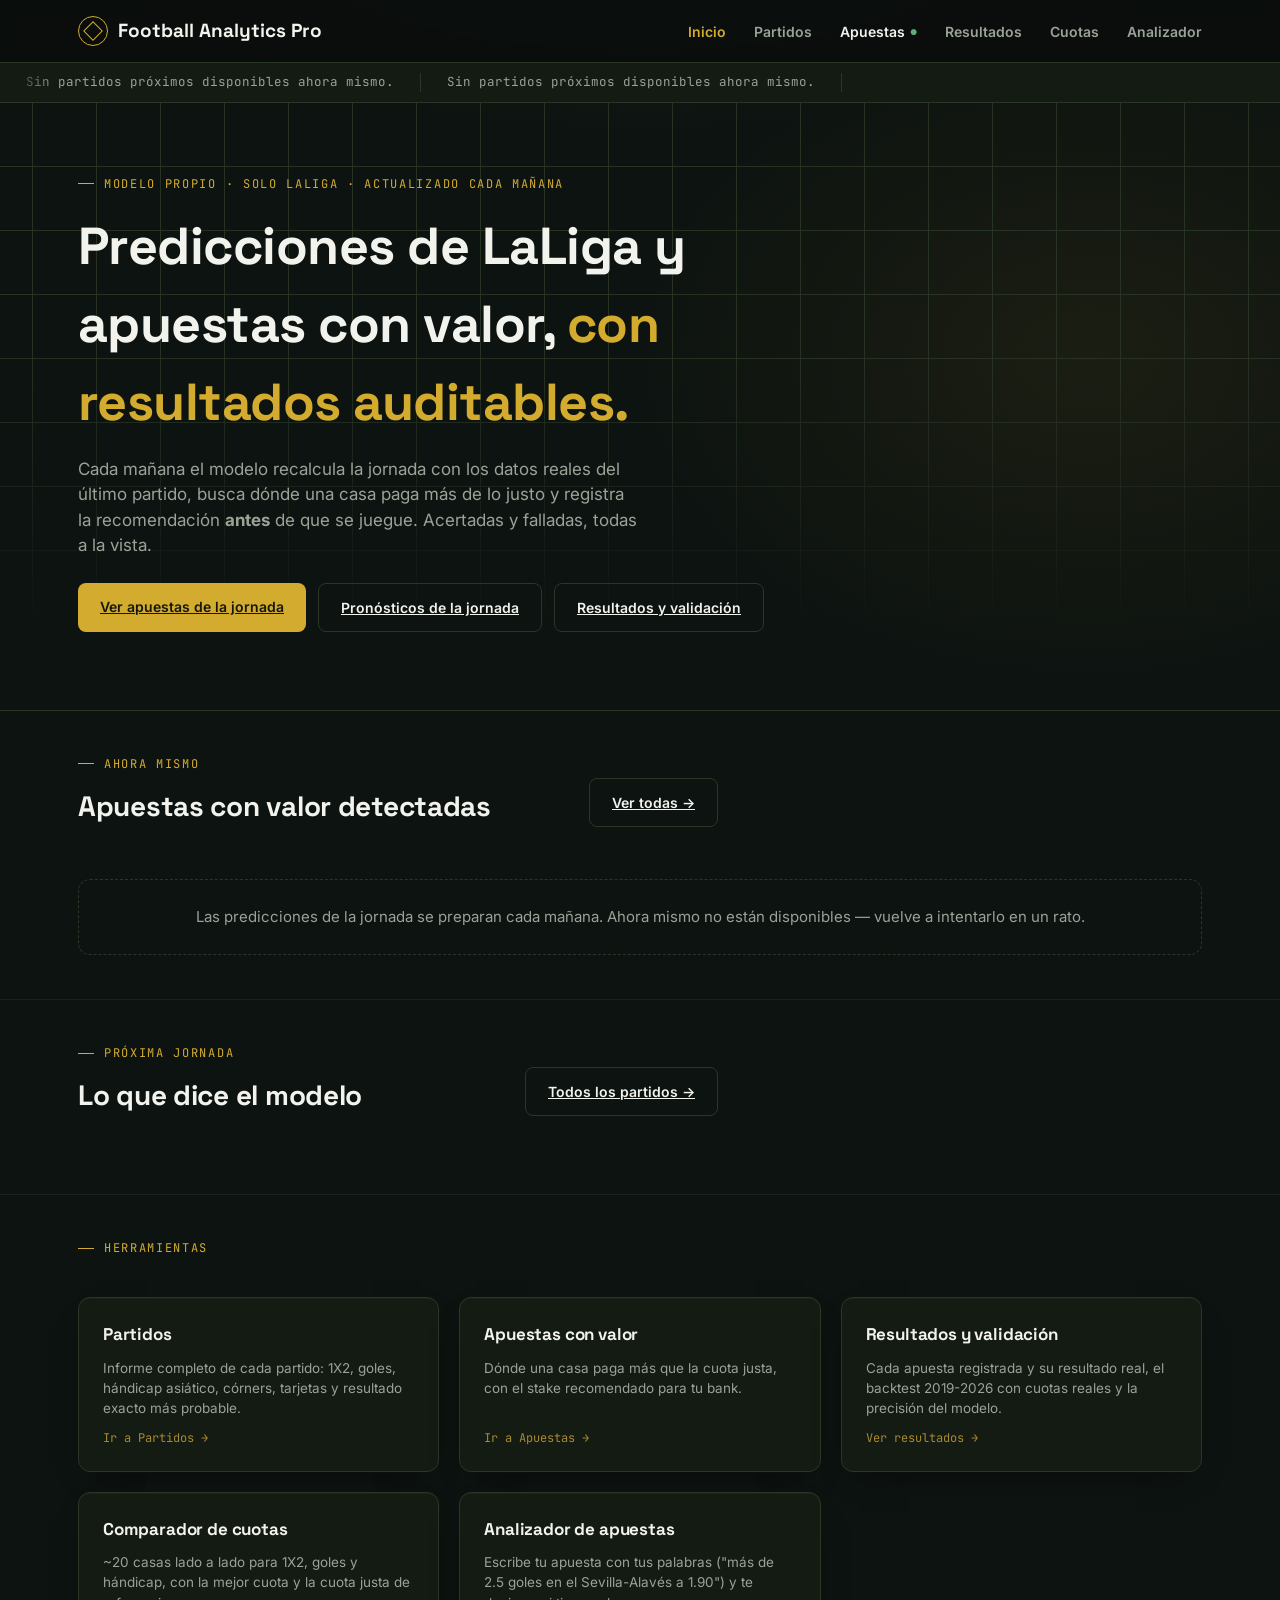
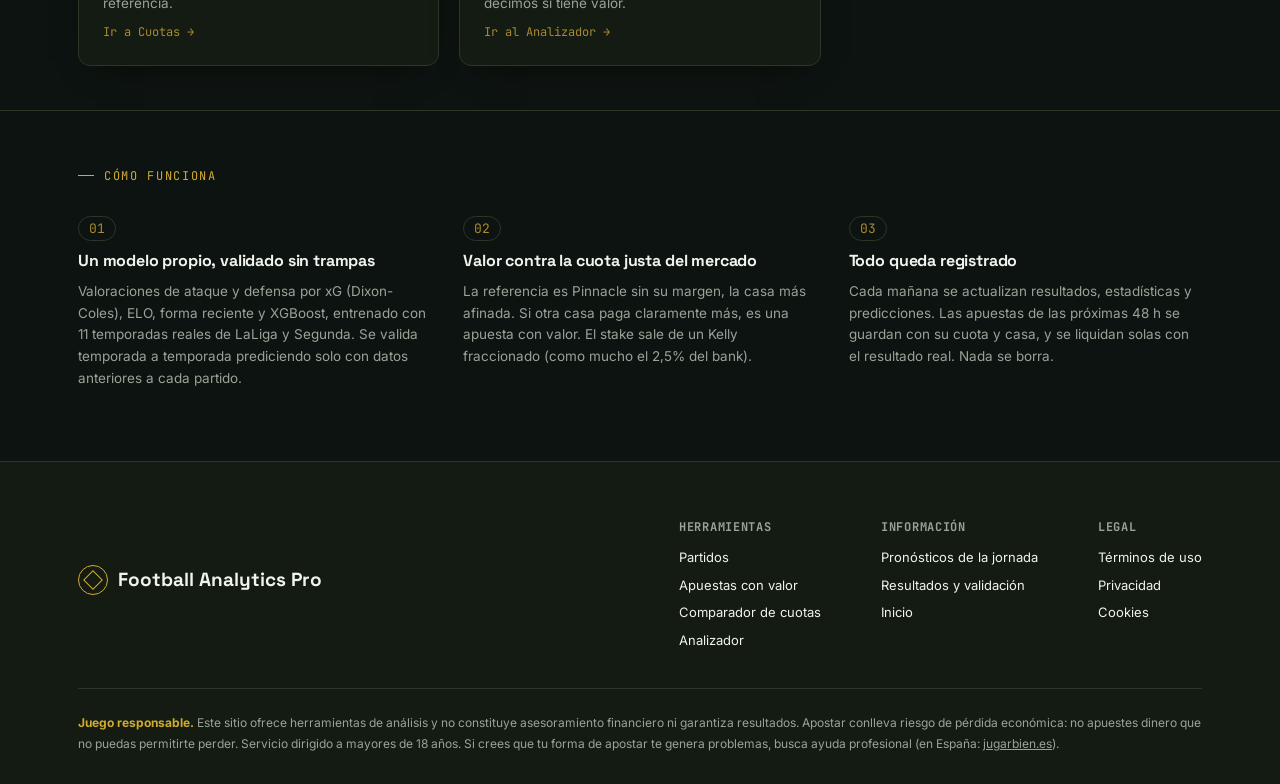
==== commit 6b381296: "busca" ====
--- a/index.html
+++ b/index.html
@@ -3,23 +3,23 @@
 <head>
 <meta charset="UTF-8">
 <meta name="viewport" content="width=device-width, initial-scale=1.0">
-<title>Football Analytics Pro — Predicciones y apuestas de valor en LaLiga</title>
-<meta name="description" content="Predicciones de LaLiga con modelo propio, apuestas con valor registradas antes de cada partido y resultados auditables: ROI, aciertos y fallos a la vista.">
+<title>Pronósticos LaLiga: predicciones y apuestas con valor | Football Analytics Pro</title>
+<meta name="description" content="Pronósticos de LaLiga con modelo propio: probabilidades, goles, córners y tarjetas de cada partido, y apuestas con valor registradas antes de jugarse con su resultado real (ROI, aciertos y fallos).">
 <meta name="theme-color" content="#0d1310">
 <link rel="icon" type="image/svg+xml" href="favicon.svg">
 <link rel="canonical" href="https://football-ai-web-self.vercel.app/">
 <meta property="og:type" content="website">
 <meta property="og:site_name" content="Football Analytics Pro">
 <meta property="og:locale" content="es_ES">
-<meta property="og:title" content="Football Analytics Pro — Predicciones y apuestas de valor en LaLiga">
-<meta property="og:description" content="Predicciones de LaLiga con modelo propio, apuestas con valor registradas antes de cada partido y resultados auditables: ROI, aciertos y fallos a la vista.">
+<meta property="og:title" content="Pronósticos LaLiga: predicciones y apuestas con valor | Football Analytics Pro">
+<meta property="og:description" content="Pronósticos de LaLiga con modelo propio: probabilidades, goles, córners y tarjetas de cada partido, y apuestas con valor registradas antes de jugarse con su resultado real (ROI, aciertos y fallos).">
 <meta property="og:url" content="https://football-ai-web-self.vercel.app/">
 <meta property="og:image" content="https://football-ai-web-self.vercel.app/og-image.png">
 <meta property="og:image:width" content="1200">
 <meta property="og:image:height" content="630">
 <meta name="twitter:card" content="summary_large_image">
-<meta name="twitter:title" content="Football Analytics Pro — Predicciones y apuestas de valor en LaLiga">
-<meta name="twitter:description" content="Predicciones de LaLiga con modelo propio, apuestas con valor registradas antes de cada partido y resultados auditables: ROI, aciertos y fallos a la vista.">
+<meta name="twitter:title" content="Pronósticos LaLiga: predicciones y apuestas con valor | Football Analytics Pro">
+<meta name="twitter:description" content="Pronósticos de LaLiga con modelo propio: probabilidades, goles, córners y tarjetas de cada partido, y apuestas con valor registradas antes de jugarse con su resultado real (ROI, aciertos y fallos).">
 <meta name="twitter:image" content="https://football-ai-web-self.vercel.app/og-image.png">
 <link rel="preconnect" href="https://fonts.googleapis.com">
 <link rel="preconnect" href="https://fonts.gstatic.com" crossorigin>
@@ -52,8 +52,10 @@
     <p class="lead">Cada mañana el modelo recalcula la jornada con los datos reales del último partido, busca dónde una casa paga más de lo justo y registra la recomendación <b>antes</b> de que se juegue. Acertadas y falladas, todas a la vista.</p>
     <div class="hero-actions">
       <a class="btn" href="apuestas.html">Ver apuestas de la jornada</a>
-      <a class="btn secondary" href="estadisticas.html">Ver resultados y validación</a>
-    </div>
+      <a class="btn secondary" href="pronosticos">Pronósticos de la jornada</a>
+      <a class="btn secondary" href="estadisticas.html">Resultados y validación</a>
+    </div>
+    <div id="telegramCta"></div>
     <div class="kpis" id="kpis" aria-live="polite"></div>
   </div>
 </section>
@@ -154,6 +156,7 @@
         </div>
         <div class="footer-col">
           <h4>Información</h4>
+          <a href="pronosticos">Pronósticos de la jornada</a>
           <a href="estadisticas.html">Resultados y validación</a>
           <a href="index.html">Inicio</a>
         </div>
@@ -216,6 +219,7 @@
     matchesBox.innerHTML = "";
     return;
   }
+  document.getElementById("telegramCta").innerHTML = UI.telegramCta(upcoming.channels?.telegram);
   const bank = UI.readBank();
   const picks = upcoming.matches.flatMap(m => (m.prediction.picks || []).map(p => ({ p, m })))
     .sort((a, b) => b.p.edge - a.p.edge).slice(0, 3);
@@ -227,7 +231,7 @@
     const probs = m.prediction.sin_cuotas.probabilities;
     const nPicks = (m.prediction.picks || []).length;
     const xg = m.prediction.sin_cuotas.expected_goals;
-    return `<a class="mini-match" href="partidos.html?match=${encodeURIComponent(m.match_id)}">
+    return `<a class="mini-match" href="${UI.matchUrl(m.home_team, m.away_team, m.kickoff)}">
       <div class="meta"><span>${UI.esc(UI.dateLabel(m.kickoff))}</span>${nPicks ? `<span class="pill green">${nPicks} con valor</span>` : ""}</div>
       <div class="row">${UI.badge(m.home_team, "sm")}<span class="name">${UI.esc(m.home_name)}</span><span class="p">${UI.pct(probs.H)}</span></div>
       <div class="row">${UI.badge(m.away_team, "sm")}<span class="name">${UI.esc(m.away_name)}</span><span class="p">${UI.pct(probs.A)}</span></div>
--- a/styles.css
+++ b/styles.css
@@ -939,3 +939,18 @@
   .pick-metrics{ gap:6px; }
   .kpi .v{ font-size:24px; }
 }
+.picks-list > .empty, .picks-list > .loading, .preview-grid > .empty, .preview-grid > .loading{ grid-column:1 / -1; }
+
+/* páginas de pronóstico (generadas en el servidor) y compartir */
+.breadcrumb{ font-family:var(--font-mono); font-size:12px; color:var(--text-muted); padding-top:22px; }
+.breadcrumb a{ color:var(--text-muted); text-decoration:none; }
+.breadcrumb a:hover{ color:var(--gold); }
+.share-bar{ display:flex; align-items:center; gap:8px; flex-wrap:wrap; margin-top:16px; }
+.share-bar .pill{ cursor:pointer; text-decoration:none; background:transparent; font-family:var(--font-mono); }
+.share-bar .pill:hover{ border-color:var(--gold-dim); color:var(--text); }
+.plain-list{ padding-left:18px; }
+.plain-list li{ margin:8px 0; color:var(--text-muted); }
+.plain-list li b{ color:var(--text); }
+.telegram-cta{ display:flex; align-items:center; justify-content:space-between; gap:14px; flex-wrap:wrap; border:1px solid rgba(42,171,238,.45); background:linear-gradient(90deg, rgba(42,171,238,.10), transparent 70%); border-radius:var(--radius); padding:16px 18px; margin-top:18px; }
+.telegram-cta b{ color:var(--text); }
+.telegram-cta .btn{ background:#2aabee; color:#fff; }
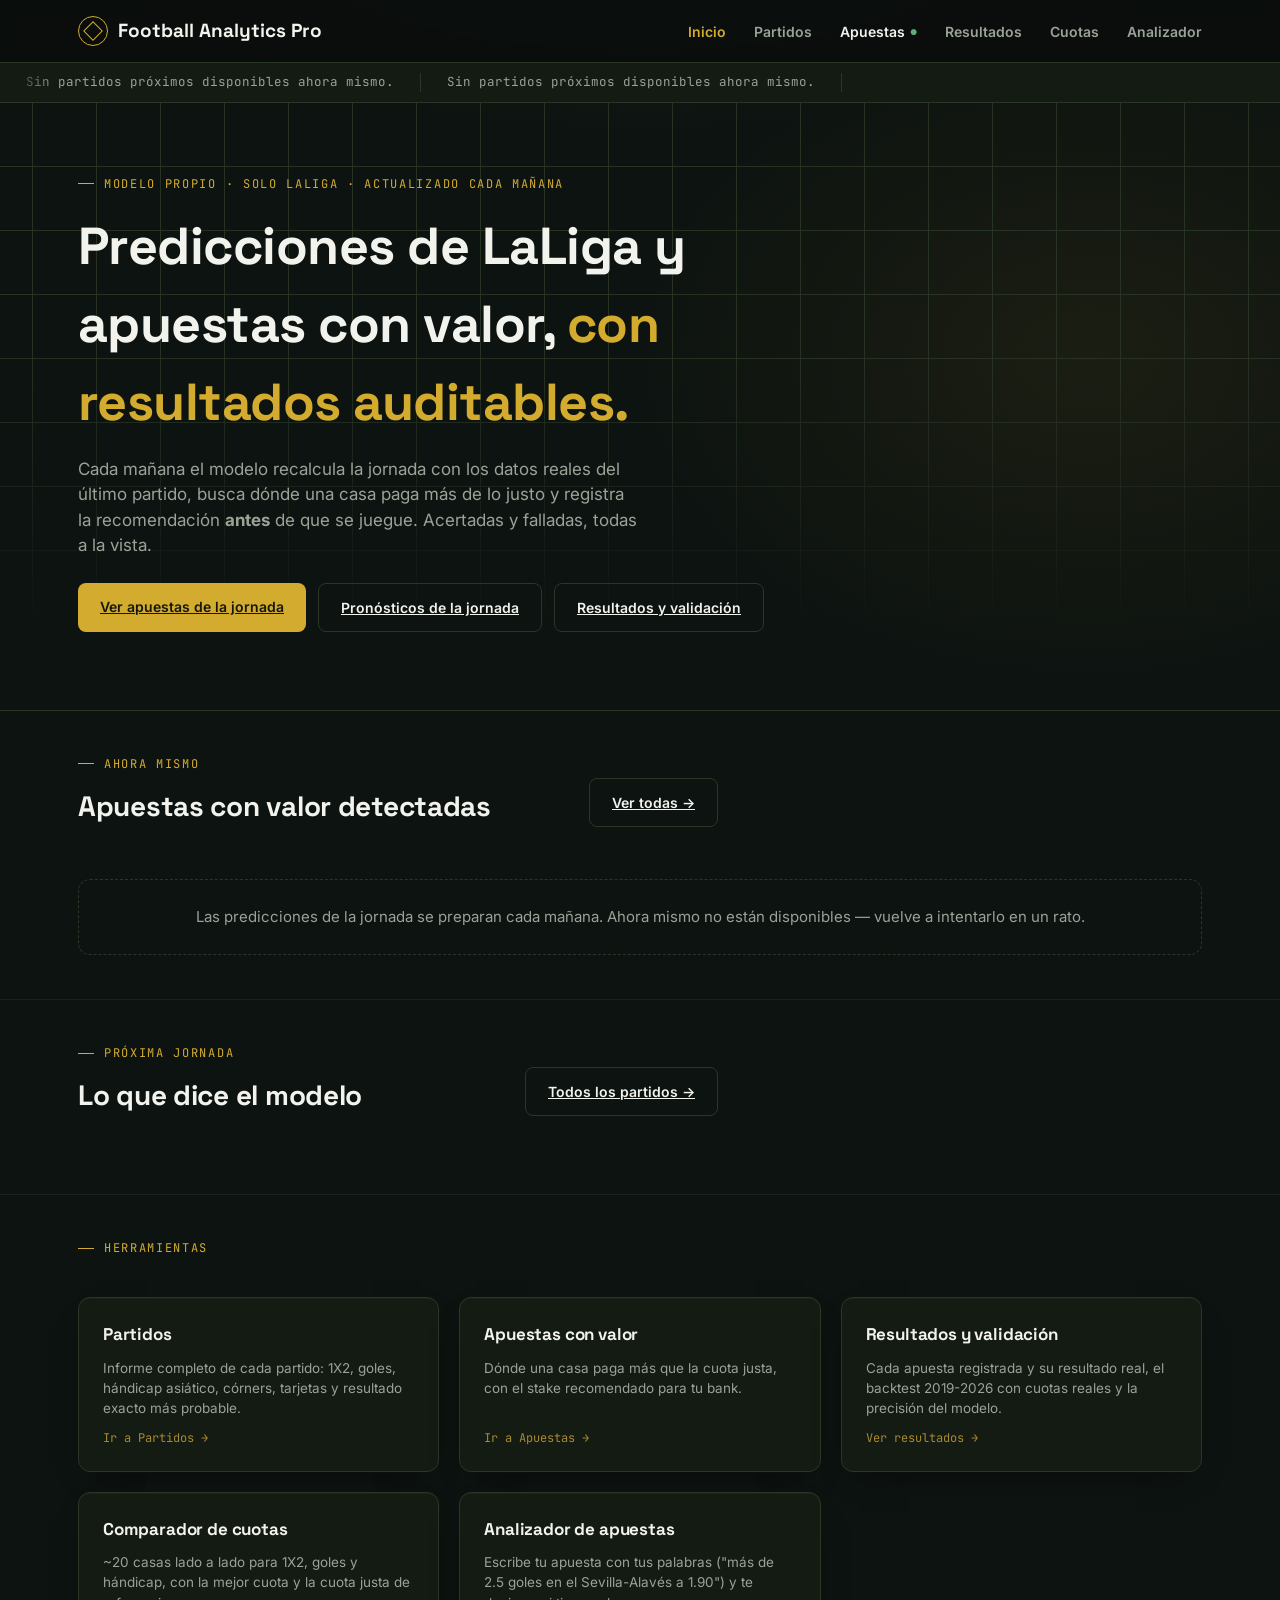
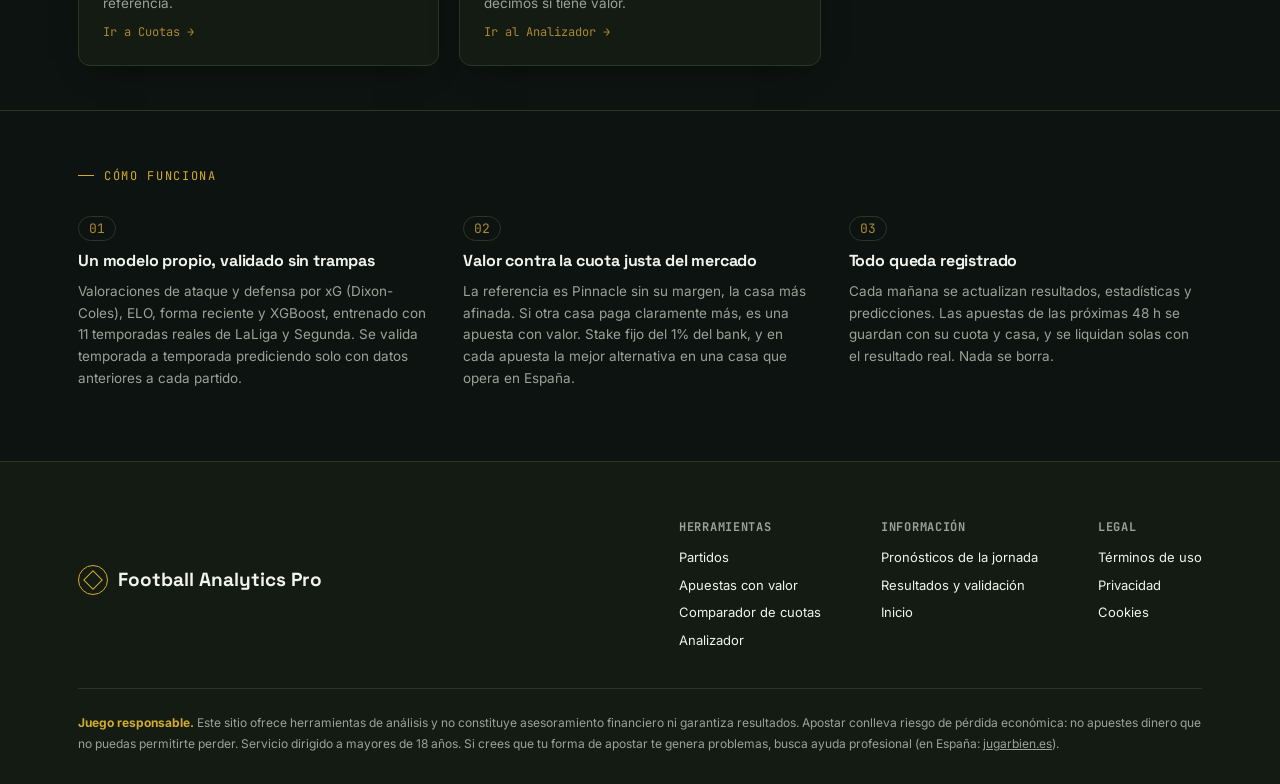
==== commit 8af7d660: "Apuestas: stake fijo 1% y mejor alternativa en casa española - Tarjeta de apuesta (ui.js y site.js):" ====
--- a/index.html
+++ b/index.html
@@ -131,7 +131,7 @@
       <div class="how-step">
         <span class="how-num">02</span>
         <h3>Valor contra la cuota justa del mercado</h3>
-        <p>La referencia es Pinnacle sin su margen, la casa más afinada. Si otra casa paga claramente más, es una apuesta con valor. El stake sale de un Kelly fraccionado (como mucho el 2,5% del bank).</p>
+        <p>La referencia es Pinnacle sin su margen, la casa más afinada. Si otra casa paga claramente más, es una apuesta con valor. Stake fijo del 1% del bank, y en cada apuesta la mejor alternativa en una casa que opera en España.</p>
       </div>
       <div class="how-step">
         <span class="how-num">03</span>
--- a/styles.css
+++ b/styles.css
@@ -872,6 +872,8 @@
 .pick-metrics{ display:grid; grid-template-columns:repeat(3, 1fr); gap:8px; border-top:1px solid var(--line-soft); padding-top:10px; }
 .pick-metrics .k{ display:block; font-size:11.5px; color:var(--text-muted); }
 .pick-metrics .v{ display:block; font-family:var(--font-mono); font-size:13.5px; font-weight:600; margin-top:2px; }
+.pick-spain{ font-size:12.5px; color:var(--text-muted); border-top:1px dashed var(--line-soft); padding-top:8px; }
+.pick-spain b{ color:var(--text); }
 .pick-foot{ display:flex; justify-content:space-between; align-items:center; gap:8px; flex-wrap:wrap; }
 .tag{ font-family:var(--font-mono); font-size:11px; padding:3px 8px; border-radius:999px; border:1px solid var(--line); color:var(--text-muted); }
 .tag.ok{ color:var(--success); border-color:rgba(92,174,124,.45); }
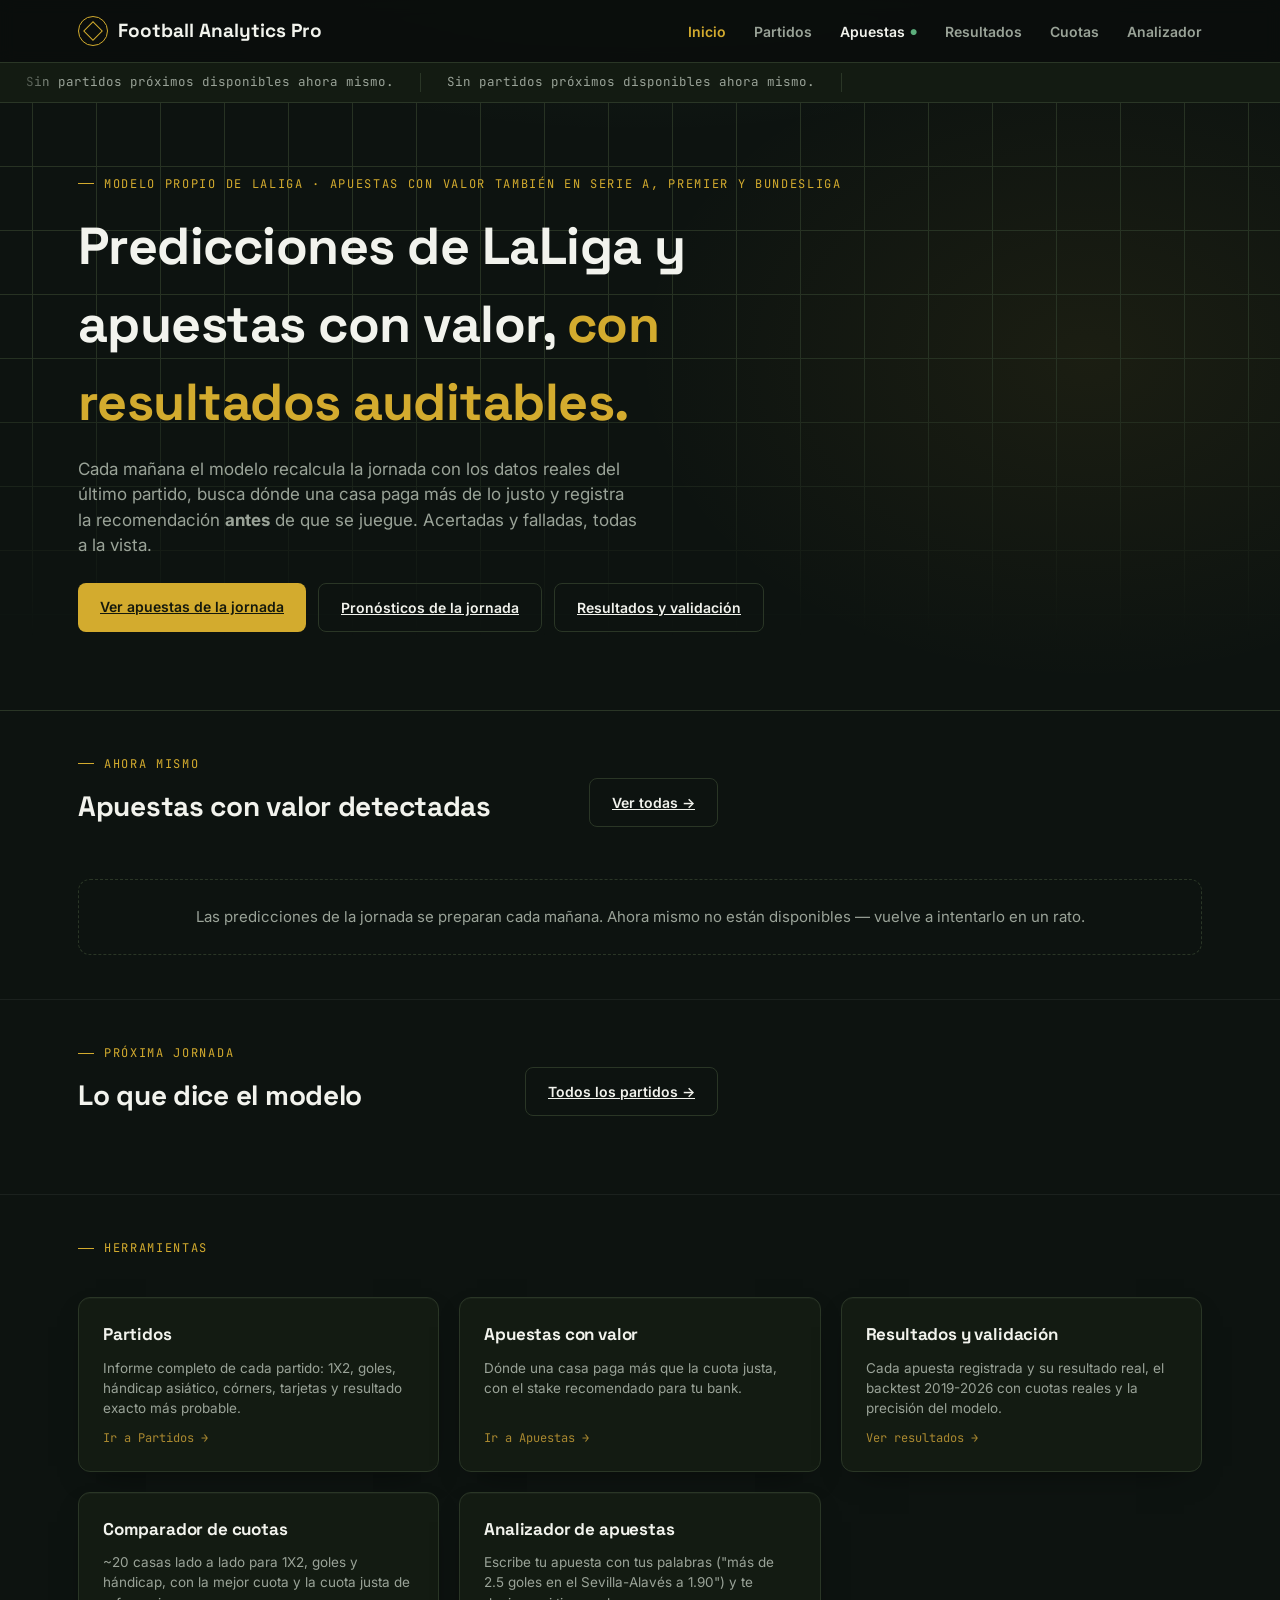
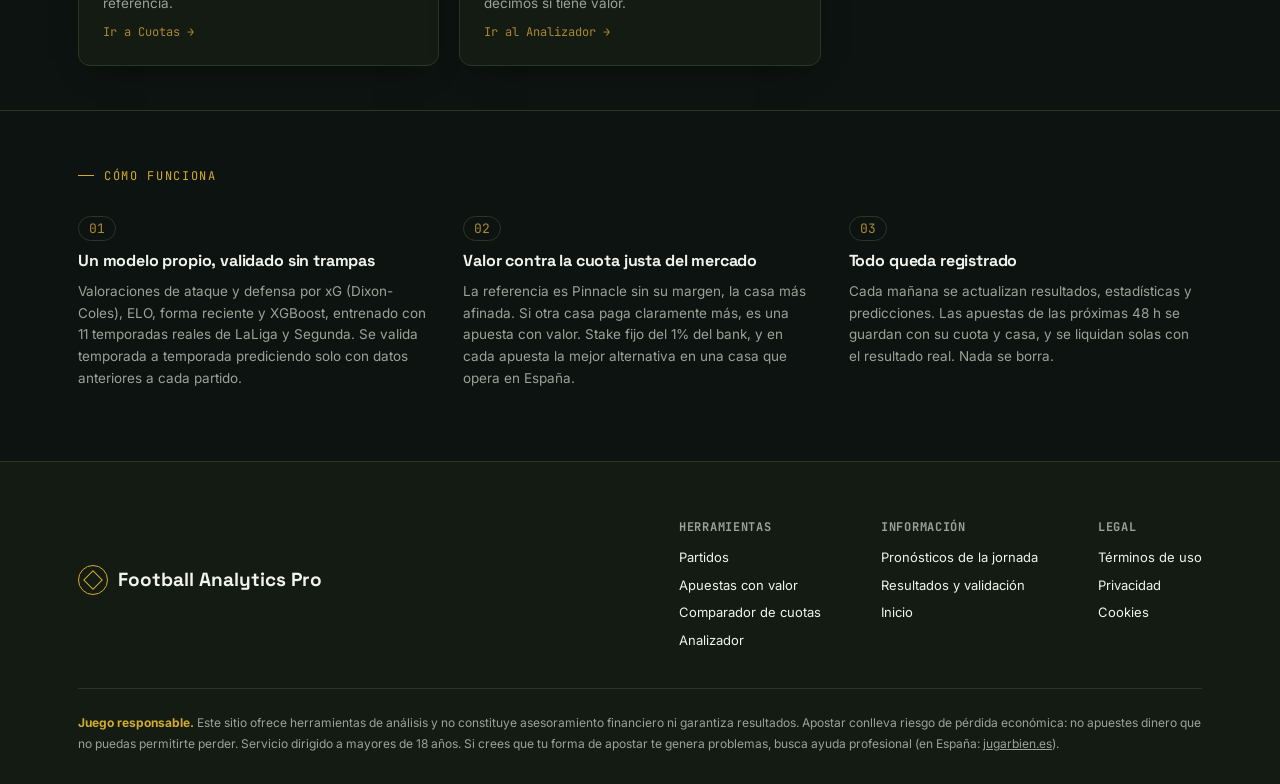
==== commit 33db81ce: "Cuota mínima, filtro por liga y backtest de otras ligas - Tarjeta de apuesta: cuota mínima válida en" ====
--- a/index.html
+++ b/index.html
@@ -47,7 +47,7 @@
 
 <section class="hero">
   <div class="hero-inner">
-    <div class="eyebrow">Modelo propio · Solo LaLiga · Actualizado cada mañana</div>
+    <div class="eyebrow">Modelo propio de LaLiga · Apuestas con valor también en Serie A, Premier y Bundesliga</div>
     <h1>Predicciones de LaLiga y apuestas con valor, <span class="accent">con resultados auditables.</span></h1>
     <p class="lead">Cada mañana el modelo recalcula la jornada con los datos reales del último partido, busca dónde una casa paga más de lo justo y registra la recomendación <b>antes</b> de que se juegue. Acertadas y falladas, todas a la vista.</p>
     <div class="hero-actions">
@@ -211,7 +211,7 @@
 }
 
 async function renderHome(){
-  const upcoming = await loadUpcoming();
+  const [upcoming, allPicks] = await Promise.all([loadUpcoming(), loadPicks()]);
   const picksBox = document.getElementById("homePicks");
   const matchesBox = document.getElementById("homeMatches");
   if(!upcoming.ok || upcoming.matches.length === 0){
@@ -221,7 +221,10 @@
   }
   document.getElementById("telegramCta").innerHTML = UI.telegramCta(upcoming.channels?.telegram);
   const bank = UI.readBank();
-  const picks = upcoming.matches.flatMap(m => (m.prediction.picks || []).map(p => ({ p, m })))
+  // LaLiga (predicción completa) + apuestas ya registradas de las otras ligas.
+  const others = allPicks?.ok ? allPicks.picks.filter(p => p.league && p.league !== "laliga" && p.status === "pending"
+    && new Date(p.kickoff).getTime() > Date.now()).map(p => ({ p, m: null })) : [];
+  const picks = [...upcoming.matches.flatMap(m => (m.prediction.picks || []).map(p => ({ p, m }))), ...others]
     .sort((a, b) => b.p.edge - a.p.edge).slice(0, 3);
   picksBox.innerHTML = picks.length
     ? picks.map(({ p, m }) => UI.pickCard(p, { bank, match: m })).join("")
--- a/styles.css
+++ b/styles.css
@@ -872,6 +872,8 @@
 .pick-metrics{ display:grid; grid-template-columns:repeat(3, 1fr); gap:8px; border-top:1px solid var(--line-soft); padding-top:10px; }
 .pick-metrics .k{ display:block; font-size:11.5px; color:var(--text-muted); }
 .pick-metrics .v{ display:block; font-family:var(--font-mono); font-size:13.5px; font-weight:600; margin-top:2px; }
+.pick-min{ font-size:13px; color:var(--text); background:rgba(92,174,124,.08); border:1px solid rgba(92,174,124,.3); border-radius:8px; padding:7px 10px; }
+.pick-min b{ color:var(--success); font-family:var(--font-mono); }
 .pick-spain{ font-size:12.5px; color:var(--text-muted); border-top:1px dashed var(--line-soft); padding-top:8px; }
 .pick-spain b{ color:var(--text); }
 .pick-foot{ display:flex; justify-content:space-between; align-items:center; gap:8px; flex-wrap:wrap; }
